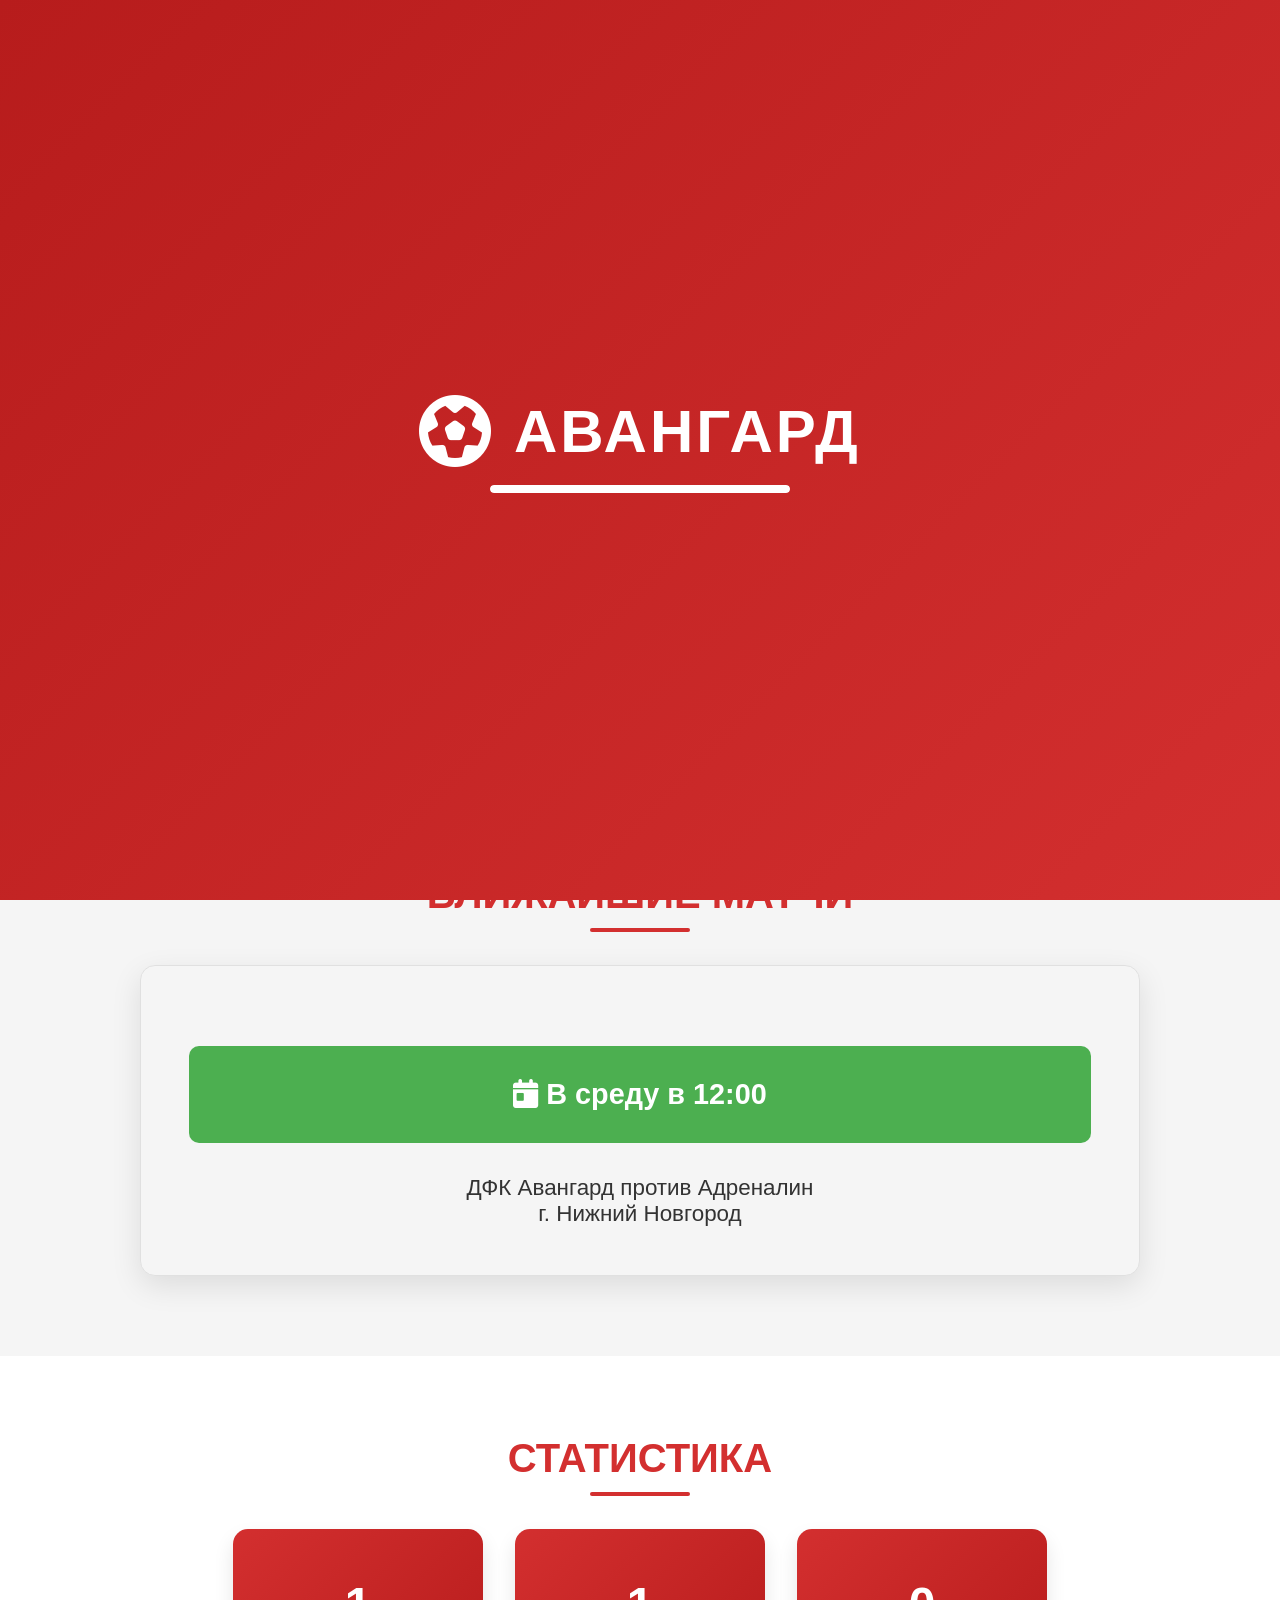
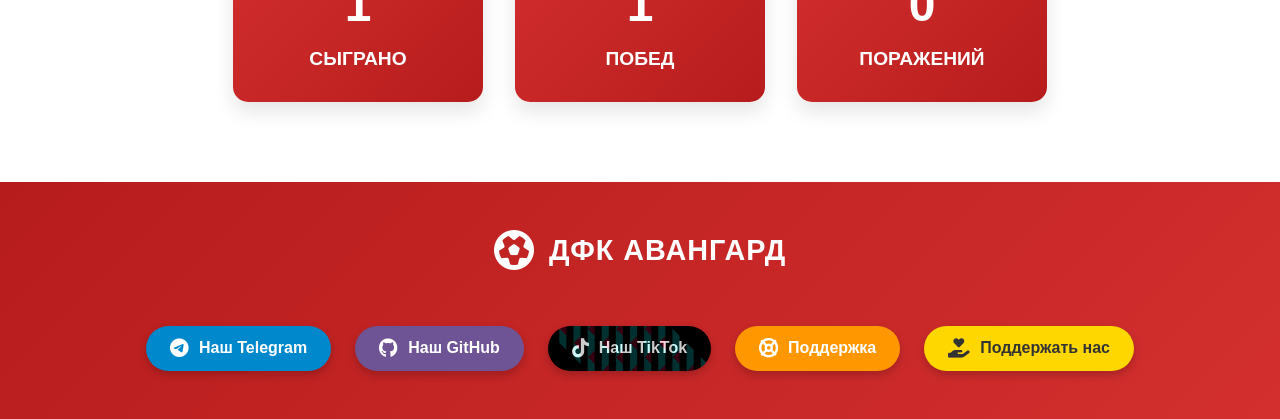
==== index.html @ f69e8205 "players" ====
<!DOCTYPE html>
<html lang="ru" data-theme="light">
<head>
    <meta charset="UTF-8">
    <meta name="viewport" content="width=device-width, initial-scale=1.0">
    <title>ДФК Авангард</title>
    <link rel="stylesheet" href="https://cdnjs.cloudflare.com/ajax/libs/font-awesome/6.4.0/css/all.min.css">
    <style>
        /* Анимация загрузки */
        .loader {
            position: fixed;
            top: 0;
            left: 0;
            width: 100%;
            height: 100%;
            background: linear-gradient(135deg, #b71c1c, #d32f2f);
            z-index: 9999;
            display: flex;
            flex-direction: column;
            justify-content: center;
            align-items: center;
            transition: opacity 0.5s, visibility 0.5s;
        }

        .loader.hidden {
            opacity: 0;
            visibility: hidden;
        }

        .loader-logo {
            display: flex;
            align-items: center;
            gap: 15px;
            margin-bottom: 30px;
            transform: scale(1.5);
        }

        .loader-icon {
            font-size: 3rem;
            color: white;
            animation: pulse 1.5s infinite;
        }

        .loader-text {
            font-size: 2.5rem;
            font-weight: 800;
            letter-spacing: 2px;
            text-transform: uppercase;
            color: white;
        }

        .loader-bar {
            width: 300px;
            height: 8px;
            background: rgba(255, 255, 255, 0.2);
            border-radius: 4px;
            overflow: hidden;
        }

        .loader-progress {
            height: 100%;
            width: 0%;
            background: white;
            animation: loading 2s ease-in-out forwards;
            border-radius: 4px;
        }

        @keyframes loading {
            0% { width: 0%; }
            20% { width: 20%; }
            40% { width: 50%; }
            60% { width: 70%; }
            80% { width: 90%; }
            100% { width: 100%; }
        }

        /* Основные стили */
        * {
            margin: 0;
            padding: 0;
            box-sizing: border-box;
            font-family: 'Segoe UI', Tahoma, Geneva, Verdana, sans-serif;
            transition: background-color 0.3s, color 0.3s, border-color 0.3s;
        }

        :root {
            /* Цвета светлой темы */
            --primary-red: #d32f2f;
            --dark-red: #b71c1c;
            --light-red: #ffcdd2;
            --pure-white: #ffffff;
            --light-gray: #f5f5f5;
            --dark-gray: #333333;
            --telegram-blue: #0088cc;
            --github-purple: #6e5494;
            --support-orange: #FF9800;
            --donate-gold: #FFD700;
            --tiktok-black: #000000;
            --match-green: #4CAF50;
            --members-blue: #2196F3;
            
            /* Основные цвета */
            --bg-color: #ffffff;
            --text-color: #333333;
            --card-bg: #f5f5f5;
            --header-bg: linear-gradient(135deg, var(--dark-red), var(--primary-red));
            --footer-bg: linear-gradient(135deg, var(--dark-red), var(--primary-red));
            --section-bg: #f5f5f5;
            --border-color: #e0e0e0;
        }

        [data-theme="dark"] {
            /* Цвета темной темы */
            --bg-color: #121212;
            --text-color: #e0e0e0;
            --card-bg: #1e1e1e;
            --header-bg: linear-gradient(135deg, #8b0000, #5a0000);
            --footer-bg: linear-gradient(135deg, #8b0000, #5a0000);
            --section-bg: #1a1a1a;
            --border-color: #333333;
            
            --primary-red: #ff5252;
            --light-red: #7f0000;
            --light-gray: #2a2a2a;
            --donate-gold: #e6c200;
            --tiktok-black: #121212;
            --match-green: #388E3C;
            --members-blue: #1976D2;
        }

        body {
            background-color: var(--bg-color);
            color: var(--text-color);
            overflow-x: hidden;
            opacity: 0;
            animation: fadeIn 1s ease-in-out forwards;
        }

        /* Шапка */
        header {
            background: var(--header-bg);
            color: var(--pure-white);
            padding: 1rem 5%;
            position: sticky;
            top: 0;
            z-index: 100;
            box-shadow: 0 4px 12px rgba(0, 0, 0, 0.1);
            transform: translateY(-20px);
            opacity: 0;
            animation: slideDown 0.8s ease-out 0.5s forwards;
        }

        .header-content {
            display: flex;
            justify-content: space-between;
            align-items: center;
            max-width: 1200px;
            margin: 0 auto;
        }

        .logo {
            display: flex;
            align-items: center;
            gap: 15px;
            transform: scale(0.8);
            opacity: 0;
            animation: scaleUp 0.6s cubic-bezier(0.175, 0.885, 0.32, 1.275) 1.3s forwards;
        }

        .logo-icon {
            font-size: 2.5rem;
            animation: pulse 2s infinite 2s;
        }

        .logo-text {
            font-size: 1.8rem;
            font-weight: 800;
            letter-spacing: 1px;
            text-transform: uppercase;
        }

        nav ul {
            display: flex;
            list-style: none;
            gap: 2rem;
            align-items: center;
        }

        nav a {
            color: var(--pure-white);
            text-decoration: none;
            font-size: 1.1rem;
            font-weight: 600;
            position: relative;
            padding: 0.5rem 0;
            transition: all 0.3s ease;
            opacity: 0;
            transform: translateY(10px);
            animation: fadeUp 0.5s ease-out forwards;
        }

        nav a:nth-child(1) { animation-delay: 1.4s; }
        nav a:nth-child(2) { animation-delay: 1.5s; }
        nav a:nth-child(3) { animation-delay: 1.6s; }
        nav .theme-switcher { animation: fadeUp 0.5s ease-out 1.7s forwards; }

        nav a:hover {
            color: var(--light-red);
        }

        nav a::after {
            content: '';
            position: absolute;
            bottom: 0;
            left: 0;
            width: 0;
            height: 3px;
            background-color: var(--light-red);
            transition: width 0.3s ease;
        }

        nav a:hover::after {
            width: 100%;
        }

        /* Переключатель темы */
        .theme-switcher {
            display: flex;
            align-items: center;
            gap: 10px;
            color: white;
            opacity: 0;
            transform: translateY(10px);
        }

        .theme-switch {
            position: relative;
            display: inline-block;
            width: 60px;
            height: 34px;
        }

        .theme-switch input {
            opacity: 0;
            width: 0;
            height: 0;
        }

        .slider {
            position: absolute;
            cursor: pointer;
            top: 0;
            left: 0;
            right: 0;
            bottom: 0;
            background-color: #ccc;
            transition: .4s;
            border-radius: 34px;
        }

        .slider:before {
            position: absolute;
            content: "";
            height: 26px;
            width: 26px;
            left: 4px;
            bottom: 4px;
            background-color: white;
            transition: .4s;
            border-radius: 50%;
        }

        input:checked + .slider {
            background-color: var(--primary-red);
        }

        input:checked + .slider:before {
            transform: translateX(26px);
        }

        .theme-text {
            font-weight: 600;
            font-size: 1rem;
        }

        /* Главный баннер */
        .hero {
            background: linear-gradient(rgba(0, 0, 0, 0.7), rgba(0, 0, 0, 0.7)), url('https://images.unsplash.com/photo-1575361204480-aadea25e6e68?ixlib=rb-4.0.3&auto=format&fit=crop&w=1951&q=80') no-repeat center/cover;
            height: 80vh;
            display: flex;
            align-items: center;
            justify-content: center;
            text-align: center;
            position: relative;
            overflow: hidden;
            opacity: 0;
            transform: translateY(30px);
            animation: heroAppear 1.2s cubic-bezier(0.215, 0.610, 0.355, 1) 1.8s forwards;
        }

        .hero::before {
            content: '';
            position: absolute;
            top: 0;
            left: 0;
            width: 100%;
            height: 5px;
            background: linear-gradient(90deg, var(--primary-red), var(--pure-white), var(--primary-red));
            animation: borderGrow 3s infinite 2.5s;
        }

        .hero-content {
            max-width: 800px;
            padding: 2rem;
            z-index: 1;
            transform: translateY(20px);
            opacity: 0;
            animation: fadeInUp 0.8s ease-out 2.2s forwards;
        }

        .hero-title {
            font-size: 4rem;
            font-weight: 900;
            color: var(--pure-white);
            margin-bottom: 1rem;
            text-shadow: 0 2px 10px rgba(0, 0, 0, 0.5);
            text-transform: uppercase;
            letter-spacing: 3px;
        }

        .hero-subtitle {
            font-size: 1.5rem;
            color: var(--light-red);
            margin-bottom: 2rem;
            font-weight: 300;
            opacity: 0;
            animation: fadeIn 0.8s ease-out 2.6s forwards;
        }

        .hero-btn {
            display: inline-block;
            background-color: var(--primary-red);
            color: var(--pure-white);
            padding: 1rem 2.5rem;
            font-size: 1.2rem;
            font-weight: 600;
            border-radius: 50px;
            text-decoration: none;
            transition: all 0.3s ease;
            border: 2px solid var(--pure-white);
            animation: pulseBtn 2s infinite 3s;
            opacity: 0;
            transform: translateY(20px);
            animation: fadeUp 0.6s ease-out 2.8s forwards, pulseBtn 2s infinite 3.4s;
        }

        .hero-btn:hover {
            background-color: var(--pure-white);
            color: var(--primary-red);
            transform: translateY(-5px);
            box-shadow: 0 10px 20px rgba(0, 0, 0, 0.2);
        }

        /* Раздел с матчами */
        .matches-section {
            padding: 5rem 5%;
            background-color: var(--section-bg);
            opacity: 0;
            transform: translateY(30px);
            animation: fadeUp 0.8s ease-out 3s forwards;
        }

        .section-title {
            text-align: center;
            font-size: 2.5rem;
            color: var(--primary-red);
            margin-bottom: 3rem;
            position: relative;
            text-transform: uppercase;
            opacity: 0;
            animation: fadeIn 0.6s ease-out 3.2s forwards;
        }

        .section-title::after {
            content: '';
            position: absolute;
            bottom: -15px;
            left: 50%;
            transform: translateX(-50%);
            width: 100px;
            height: 4px;
            background-color: var(--primary-red);
            border-radius: 2px;
            opacity: 0;
            animation: fadeIn 0.6s ease-out 3.4s forwards;
        }

        .matches-container {
            max-width: 1000px;
            margin: 0 auto;
            background-color: var(--card-bg);
            border-radius: 15px;
            box-shadow: 0 10px 30px rgba(0, 0, 0, 0.1);
            padding: 3rem;
            text-align: center;
            border: 1px solid var(--border-color);
            opacity: 0;
            transform: scale(0.95);
            animation: scaleIn 0.7s cubic-bezier(0.175, 0.885, 0.32, 1.275) 3.4s forwards;
        }

        .match-info {
            font-size: 1.8rem;
            color: var(--text-color);
            margin: 2rem 0;
            padding: 2rem;
            background-color: var(--match-green);
            border-radius: 10px;
            color: white;
            font-weight: 600;
            animation: pulse 2s infinite;
            opacity: 0;
            animation: fadeIn 0.6s ease-out 3.8s forwards, pulse 2s infinite 4.4s;
        }

        .match-details {
            font-size: 1.4rem;
            margin-top: 2rem;
            color: var(--text-color);
            opacity: 0;
            animation: fadeIn 0.6s ease-out 4s forwards;
        }

        /* Раздел с участниками */
        .members-section {
            padding: 5rem 5%;
            background-color: var(--section-bg);
            opacity: 0;
            transform: translateY(30px);
            animation: fadeUp 0.8s ease-out 3s forwards;
            display: none;
        }

        .members-container {
            max-width: 1000px;
            margin: 0 auto;
            background-color: var(--card-bg);
            border-radius: 15px;
            box-shadow: 0 10px 30px rgba(0, 0, 0, 0.1);
            padding: 3rem;
            text-align: center;
            border: 1px solid var(--border-color);
            opacity: 0;
            transform: scale(0.95);
            animation: scaleIn 0.7s cubic-bezier(0.175, 0.885, 0.32, 1.275) 3.4s forwards;
        }

        .no-members {
            font-size: 1.8rem;
            color: var(--text-color);
            margin: 2rem 0;
            padding: 2rem;
            background-color: var(--members-blue);
            border-radius: 10px;
            color: white;
            opacity: 0;
            animation: fadeIn 0.6s ease-out 3.8s forwards;
        }

        .members-message {
            font-size: 1.4rem;
            margin: 2rem 0;
            line-height: 1.6;
            opacity: 0;
            animation: fadeIn 0.6s ease-out 4s forwards;
        }

        .members-btn {
            display: inline-block;
            background-color: var(--telegram-blue);
            color: white;
            padding: 1rem 2rem;
            font-size: 1.2rem;
            font-weight: 600;
            border-radius: 50px;
            text-decoration: none;
            transition: all 0.3s ease;
            margin-top: 1rem;
            opacity: 0;
            animation: fadeIn 0.6s ease-out 4.2s forwards;
        }

        .members-btn:hover {
            background-color: #006699;
            transform: translateY(-3px);
            box-shadow: 0 5px 15px rgba(0, 0, 0, 0.2);
        }

        /* Статистика */
        .stats-section {
            padding: 5rem 5%;
            background-color: var(--bg-color);
            opacity: 0;
            animation: fadeIn 0.8s ease-out 3.8s forwards;
        }

        .stats-container {
            display: flex;
            justify-content: center;
            flex-wrap: wrap;
            gap: 2rem;
            max-width: 1200px;
            margin: 0 auto;
        }

        .stat-card {
            background: linear-gradient(135deg, var(--primary-red), var(--dark-red));
            color: var(--pure-white);
            border-radius: 15px;
            padding: 2rem;
            text-align: center;
            min-width: 250px;
            box-shadow: 0 10px 20px rgba(0, 0, 0, 0.1);
            transition: transform 0.3s ease;
            opacity: 0;
            transform: translateY(30px);
        }

        .stat-card:nth-child(1) { animation: fadeUp 0.6s ease-out 4.2s forwards; }
        .stat-card:nth-child(2) { animation: fadeUp 0.6s ease-out 4.4s forwards; }
        .stat-card:nth-child(3) { animation: fadeUp 0.6s ease-out 4.6s forwards; }

        .stat-card:hover {
            transform: translateY(-10px);
        }

        .stat-value {
            font-size: 3rem;
            font-weight: 800;
            margin: 1rem 0;
        }

        .stat-title {
            font-size: 1.2rem;
            font-weight: 600;
            text-transform: uppercase;
        }

        /* Подвал */
        footer {
            background: var(--footer-bg);
            color: var(--pure-white);
            padding: 3rem 5%;
            text-align: center;
            opacity: 0;
            animation: fadeIn 0.8s ease-out 4.8s forwards;
        }

        .footer-content {
            max-width: 1200px;
            margin: 0 auto;
            display: flex;
            flex-direction: column;
            align-items: center;
            gap: 2rem;
        }

        .social-links {
            display: flex;
            gap: 1.5rem;
            flex-wrap: wrap;
            justify-content: center;
            margin-top: 1.5rem;
        }

        .social-btn {
            display: inline-flex;
            align-items: center;
            gap: 10px;
            padding: 0.8rem 1.5rem;
            border-radius: 50px;
            text-decoration: none;
            font-weight: 600;
            transition: all 0.3s ease;
            box-shadow: 0 4px 8px rgba(0, 0, 0, 0.2);
            opacity: 0;
            transform: translateY(20px);
        }

        .social-btn:nth-child(1) { animation: fadeUp 0.5s ease-out 5s forwards; }
        .social-btn:nth-child(2) { animation: fadeUp 0.5s ease-out 5.2s forwards; }
        .social-btn:nth-child(3) { animation: fadeUp 0.5s ease-out 5.4s forwards; }
        .social-btn:nth-child(4) { animation: fadeUp 0.5s ease-out 5.6s forwards; }
        .social-btn:nth-child(5) { animation: fadeUp 0.5s ease-out 5.8s forwards; }

        .tg-btn {
            background-color: var(--telegram-blue);
            color: white;
        }

        .gh-btn {
            background-color: var(--github-purple);
            color: white;
        }
        
        .support-btn {
            background-color: var(--support-orange);
            color: white;
        }
        
        .donate-btn {
            background-color: var(--donate-gold);
            color: #333;
            font-weight: 700;
            animation: pulseGold 2s infinite;
        }
        
        .tiktok-btn {
            background-color: var(--tiktok-black);
            color: white;
            position: relative;
            overflow: hidden;
        }
        
        .tiktok-btn::before {
            content: '';
            position: absolute;
            top: -50%;
            left: -50%;
            width: 200%;
            height: 200%;
            background: linear-gradient(
                45deg,
                #ff0050,
                #ff0050 25%,
                #000000 25%,
                #000000 50%,
                #00f2ea 50%,
                #00f2ea 75%,
                #000000 75%,
                #000000
            );
            background-size: 20px 20px;
            opacity: 0.2;
            z-index: 0;
            transform: rotate(45deg);
            animation: tiktokShine 3s infinite linear;
        }
        
        .tiktok-btn span {
            position: relative;
            z-index: 1;
        }

        .social-btn:hover {
            transform: translateY(-5px);
            box-shadow: 0 8px 15px rgba(0, 0, 0, 0.3);
        }

        .social-btn i {
            font-size: 1.2rem;
        }

        .copyright {
            margin-top: 2rem;
            font-size: 1rem;
            opacity: 0.8;
            opacity: 0;
            animation: fadeIn 0.8s ease-out 6s forwards;
        }

        /* Анимации */
        @keyframes pulse {
            0% { transform: scale(1); }
            50% { transform: scale(1.05); }
            100% { transform: scale(1); }
        }

        @keyframes pulseBtn {
            0% { box-shadow: 0 0 0 0 rgba(211, 47, 47, 0.7); }
            70% { box-shadow: 0 0 0 15px rgba(211, 47, 47, 0); }
            100% { box-shadow: 0 0 0 0 rgba(211, 47, 47, 0); }
        }
        
        @keyframes pulseGold {
            0% { box-shadow: 0 0 0 0 rgba(255, 215, 0, 0.5); }
            70% { box-shadow: 0 0 0 12px rgba(255, 215, 0, 0); }
            100% { box-shadow: 0 0 0 0 rgba(255, 215, 0, 0); }
        }
        
        @keyframes tiktokShine {
            0% { background-position: 0 0; }
            100% { background-position: 40px 40px; }
        }

        @keyframes fadeInUp {
            from {
                opacity: 0;
                transform: translateY(50px);
            }
            to {
                opacity: 1;
                transform: translateY(0);
            }
        }

        @keyframes fadeIn {
            from { opacity: 0; }
            to { opacity: 1; }
        }

        @keyframes bounce {
            0%, 20%, 50%, 80%, 100% {transform: translateY(0);}
            40% {transform: translateY(-20px);}
            60% {transform: translateY(-10px);}
        }

        @keyframes borderGrow {
            0% { width: 0; }
            50% { width: 100%; }
            100% { width: 0; }
        }

        @keyframes loading {
            0% { width: 0%; }
            20% { width: 20%; }
            40% { width: 50%; }
            60% { width: 70%; }
            80% { width: 90%; }
            100% { width: 100%; }
        }

        @keyframes slideDown {
            to {
                transform: translateY(0);
                opacity: 1;
            }
        }

        @keyframes fadeUp {
            to {
                opacity: 1;
                transform: translateY(0);
            }
        }

        @keyframes scaleUp {
            to {
                transform: scale(1);
                opacity: 1;
            }
        }

        @keyframes scaleIn {
            to {
                transform: scale(1);
                opacity: 1;
            }
        }

        @keyframes heroAppear {
            to {
                opacity: 1;
                transform: translateY(0);
            }
        }

        /* Медиа-запросы */
        @media (max-width: 768px) {
            .header-content {
                flex-direction: column;
                gap: 1rem;
            }
            
            nav ul {
                flex-direction: column;
                gap: 1rem;
                align-items: center;
            }

            .hero-title {
                font-size: 2.5rem;
            }

            .hero-subtitle {
                font-size: 1.2rem;
            }

            .stats-container {
                flex-direction: column;
                align-items: center;
            }

            .stat-card {
                width: 100%;
            }
            
            .match-info {
                font-size: 1.4rem;
                padding: 1.5rem;
            }
            
            .match-details {
                font-size: 1.1rem;
            }
            
            .no-members {
                font-size: 1.4rem;
                padding: 1.5rem;
            }
            
            .members-message {
                font-size: 1.2rem;
            }
            
            .social-links {
                flex-direction: column;
                gap: 1rem;
            }
            
            .social-btn {
                width: 100%;
                justify-content: center;
            }
            
            .theme-switcher {
                margin-top: 1rem;
            }
        }
    </style>
</head>
<body>
    <!-- Анимация загрузки -->
    <div class="loader" id="loader">
        <div class="loader-logo">
            <i class="fas fa-futbol loader-icon"></i>
            <div class="loader-text">АВАНГАРД</div>
        </div>
        <div class="loader-bar">
            <div class="loader-progress"></div>
        </div>
    </div>

    <!-- Основное содержимое -->
    <header>
        <div class="header-content">
            <div class="logo">
                <i class="fas fa-futbol logo-icon"></i>
                <h1 class="logo-text">ДФК Авангард</h1>
            </div>
            <nav>
                <ul>
                    <li><a href="#main">Главная</a></li>
                    <li><a href="#matches">Матчи</a></li>
                    <li><a href="#members">Участники</a></li>
                    <li>
                        <div class="theme-switcher">
                            <span class="theme-text">Светлая</span>
                            <label class="theme-switch">
                                <input type="checkbox" id="theme-toggle">
                                <span class="slider"></span>
                            </label>
                            <span class="theme-text">Темная</span>
                        </div>
                    </li>
                </ul>
            </nav>
        </div>
    </header>

    <section class="hero" id="main">
        <div class="hero-content">
            <h2 class="hero-title">ДФК Авангард</h2>
            <p class="hero-subtitle">Сила. Страсть. Победа.</p>
            <a href="#matches" class="hero-btn">Смотреть матчи</a>
        </div>
    </section>

    <section class="matches-section" id="matches">
        <h2 class="section-title">Ближайшие матчи</h2>
        <div class="matches-container">
            <div class="match-info">
                <i class="fas fa-calendar-day"></i> В среду в 12:00
            </div>
            <p class="match-details">
                ДФК Авангард против Адреналин<br>
                 г. Нижний Новгород
            </p>
        </div>
    </section>

    <section class="members-section" id="members">
        <h2 class="section-title">Участники Команды</h2>
        <div class="members-container">
            <div class="no-members">
                <i class="fas fa-users"></i> Пока что нет информации об участниках
            </div>
            <p class="members-message">
                Если вы участник команды, напишите мне пожалуйста в ЛС (от 7:00 до 18:00):<br>
                <a href="https://t.me/fixtien" class="members-btn" target="_blank">
                    <i class="fab fa-telegram"></i> Написать в Telegram
                </a>
            </p>
        </div>
    </section>

    <section class="stats-section">
        <h2 class="section-title">Статистика</h2>
        <div class="stats-container">
            <div class="stat-card">
                <div class="stat-value">1</div>
                <div class="stat-title">Сыграно</div>
            </div>
            <div class="stat-card">
                <div class="stat-value">1</div>
                <div class="stat-title">Побед</div>
            </div>
            <div class="stat-card">
                <div class="stat-value">0</div>
                <div class="stat-title">Поражений</div>
            </div>
        </div>
    </section>

    <footer>
        <div class="footer-content">
            <div class="logo">
                <i class="fas fa-futbol logo-icon"></i>
                <h2 class="logo-text">ДФК Авангард</h2>
            </div>
            
            <div class="social-links">
                <a href="https://t.me/AVANGARD_AVTAZOVOD" class="social-btn tg-btn" target="_blank">
                    <i class="fab fa-telegram"></i> Наш Telegram
                </a>
                <a href="https://github.com/DFKCOMMAND?tab=repositories" class="social-btn gh-btn" target="_blank">
                    <i class="fab fa-github"></i> Наш GitHub
                </a>
                <a href="https://tiktok.com/@dfc_avangard" class="social-btn tiktok-btn" target="_blank">
                    <i class="fab fa-tiktok"></i> Наш TikTok
                </a>
                <a href="https://t.me/fixtien" class="social-btn support-btn" target="_blank">
                    <i class="fas fa-life-ring"></i> Поддержка
                </a>
                <a href="https://www.donationalerts.com/r/fixtien" class="social-btn donate-btn" target="_blank">
                    <i class="fas fa-hand-holding-heart"></i> Поддержать нас
                </a>
            </div>
            
        </div>
    </footer>

    <script>
        // Плавная прокрутка
        document.querySelectorAll('a[href^="#"]').forEach(anchor => {
            anchor.addEventListener('click', function(e) {
                e.preventDefault();
                
                const targetId = this.getAttribute('href');
                const targetSection = document.querySelector(targetId);
                
                // Скрываем все секции
                document.querySelectorAll('section').forEach(section => {
                    section.style.display = 'none';
                });
                
                // Показываем целевую секцию
                if (targetSection) {
                    targetSection.style.display = 'block';
                }
                
                // Прокрутка к секции
                targetSection.scrollIntoView({
                    behavior: 'smooth'
                });
            });
        });

        // Переключатель темы
        const themeToggle = document.getElementById('theme-toggle');
        const htmlElement = document.documentElement;
        const themeText = document.querySelector('.theme-text');

        // Проверяем сохраненную тему
        const savedTheme = localStorage.getItem('theme');
        if (savedTheme === 'dark') {
            htmlElement.setAttribute('data-theme', 'dark');
            themeToggle.checked = true;
            themeText.textContent = 'Темная';
        } else {
            themeText.textContent = 'Светлая';
        }

        // Обработчик переключения темы
        themeToggle.addEventListener('change', function() {
            if (this.checked) {
                htmlElement.setAttribute('data-theme', 'dark');
                localStorage.setItem('theme', 'dark');
                themeText.textContent = 'Темная';
            } else {
                htmlElement.setAttribute('data-theme', 'light');
                localStorage.setItem('theme', 'light');
                themeText.textContent = 'Светлая';
            }
        });

        // Анимация загрузки
        window.addEventListener('load', function() {
            setTimeout(function() {
                const loader = document.getElementById('loader');
                loader.classList.add('hidden');
                
                // Показываем основное содержимое
                document.body.style.opacity = 1;
                
                // Показываем только главную секцию
                document.getElementById('main').style.display = 'block';
                document.getElementById('matches').style.display = 'block';
                document.getElementById('members').style.display = 'none';
            }, 2500); // Длительность анимации загрузки
        });
    </script>
</body>
</html>
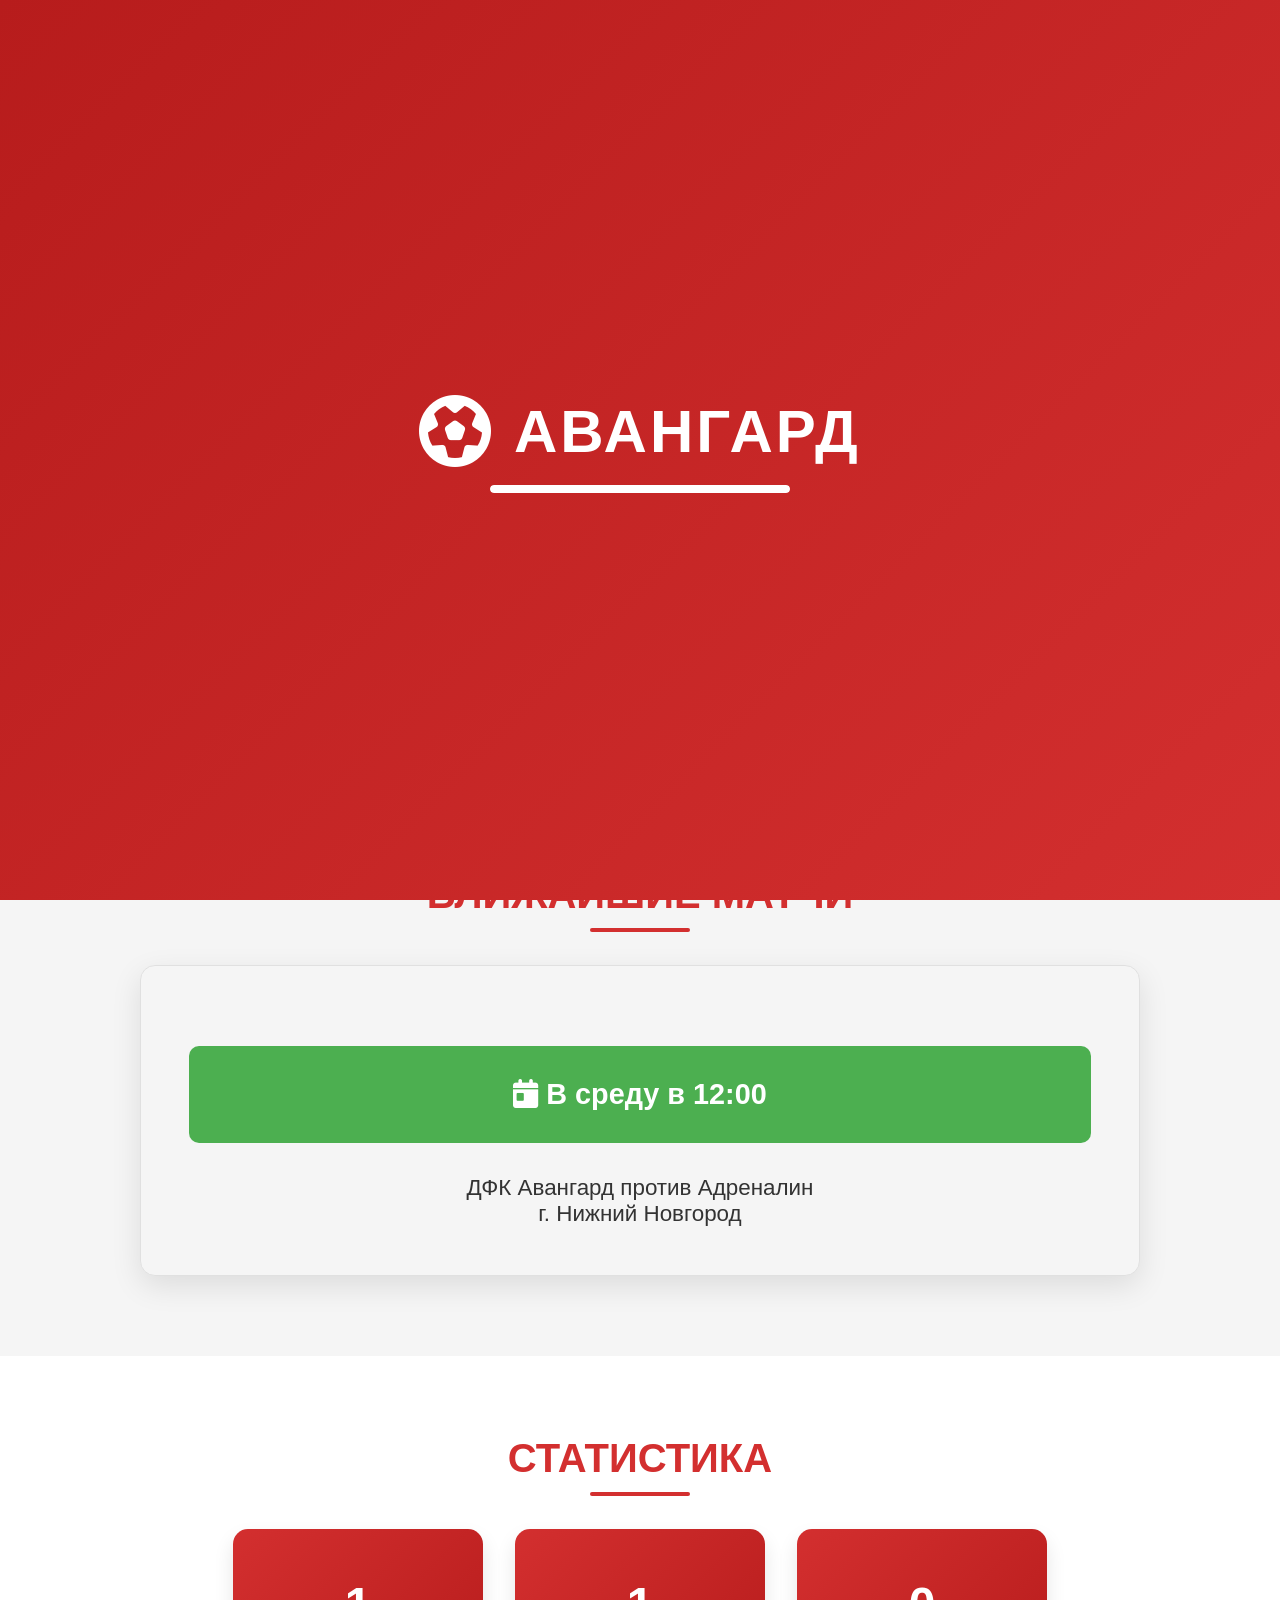
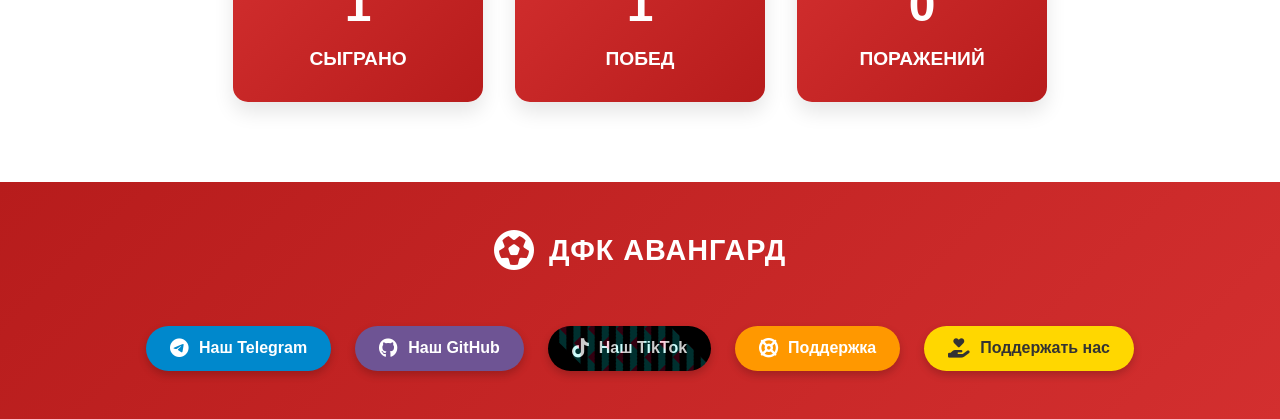
==== commit 4749d8cf: "fixplayers" ====
--- a/index.html
+++ b/index.html
@@ -448,52 +448,52 @@
             border-radius: 15px;
             box-shadow: 0 10px 30px rgba(0, 0, 0, 0.1);
             padding: 3rem;
-            text-align: center;
             border: 1px solid var(--border-color);
             opacity: 0;
             transform: scale(0.95);
             animation: scaleIn 0.7s cubic-bezier(0.175, 0.885, 0.32, 1.275) 3.4s forwards;
         }
 
-        .no-members {
-            font-size: 1.8rem;
-            color: var(--text-color);
-            margin: 2rem 0;
-            padding: 2rem;
+        /* Стили для сетки участников */
+        .members-grid {
+            display: grid;
+            grid-template-columns: repeat(auto-fill, minmax(250px, 1fr));
+            gap: 1.5rem;
+            width: 100%;
+            margin-top: 2rem;
+        }
+
+        .member-card {
+            background-color: var(--card-bg);
+            border-radius: 10px;
+            padding: 1.5rem;
+            text-align: center;
+            box-shadow: 0 5px 15px rgba(0, 0, 0, 0.05);
+            transition: transform 0.3s ease, background-color 0.3s;
+            border: 1px solid var(--border-color);
+        }
+
+        .member-card:hover {
+            transform: translateY(-5px);
             background-color: var(--members-blue);
-            border-radius: 10px;
             color: white;
-            opacity: 0;
-            animation: fadeIn 0.6s ease-out 3.8s forwards;
-        }
-
-        .members-message {
-            font-size: 1.4rem;
-            margin: 2rem 0;
-            line-height: 1.6;
-            opacity: 0;
-            animation: fadeIn 0.6s ease-out 4s forwards;
-        }
-
-        .members-btn {
-            display: inline-block;
-            background-color: var(--telegram-blue);
+        }
+
+        .member-card i {
+            font-size: 2.5rem;
+            margin-bottom: 1rem;
+            color: var(--primary-red);
+            transition: color 0.3s;
+        }
+
+        .member-card:hover i {
             color: white;
-            padding: 1rem 2rem;
+        }
+
+        .member-name {
             font-size: 1.2rem;
             font-weight: 600;
-            border-radius: 50px;
-            text-decoration: none;
-            transition: all 0.3s ease;
-            margin-top: 1rem;
-            opacity: 0;
-            animation: fadeIn 0.6s ease-out 4.2s forwards;
-        }
-
-        .members-btn:hover {
-            background-color: #006699;
-            transform: translateY(-3px);
-            box-shadow: 0 5px 15px rgba(0, 0, 0, 0.2);
+            margin: 0;
         }
 
         /* Статистика */
@@ -804,13 +804,8 @@
                 font-size: 1.1rem;
             }
             
-            .no-members {
-                font-size: 1.4rem;
-                padding: 1.5rem;
-            }
-            
-            .members-message {
-                font-size: 1.2rem;
+            .members-grid {
+                grid-template-columns: repeat(auto-fill, minmax(200px, 1fr));
             }
             
             .social-links {
@@ -892,15 +887,32 @@
     <section class="members-section" id="members">
         <h2 class="section-title">Участники Команды</h2>
         <div class="members-container">
-            <div class="no-members">
-                <i class="fas fa-users"></i> Пока что нет информации об участниках
+            <div class="members-grid">
+                <div class="member-card">
+                    <i class="fas fa-user"></i>
+                    <h3 class="member-name">Захаркин Павел Андреевич</h3>
+                </div>
+                <div class="member-card">
+                    <i class="fas fa-user"></i>
+                    <h3 class="member-name">Ильинский Алексей Дмитриевич</h3>
+                </div>
+                <div class="member-card">
+                    <i class="fas fa-user"></i>
+                    <h3 class="member-name">Елкин Алексей Васильевич</h3>
+                </div>
+                <div class="member-card">
+                    <i class="fas fa-user"></i>
+                    <h3 class="member-name">Елкин Иван Васильевич</h3>
+                </div>
+                <div class="member-card">
+                    <i class="fas fa-user"></i>
+                    <h3 class="member-name">Артюхин Антон Андреевич</h3>
+                </div>
+                <div class="member-card">
+                    <i class="fas fa-user"></i>
+                    <h3 class="member-name">Дряблов Глеб Васильевич</h3>
+                </div>
             </div>
-            <p class="members-message">
-                Если вы участник команды, напишите мне пожалуйста в ЛС (от 7:00 до 18:00):<br>
-                <a href="https://t.me/fixtien" class="members-btn" target="_blank">
-                    <i class="fab fa-telegram"></i> Написать в Telegram
-                </a>
-            </p>
         </div>
     </section>
 
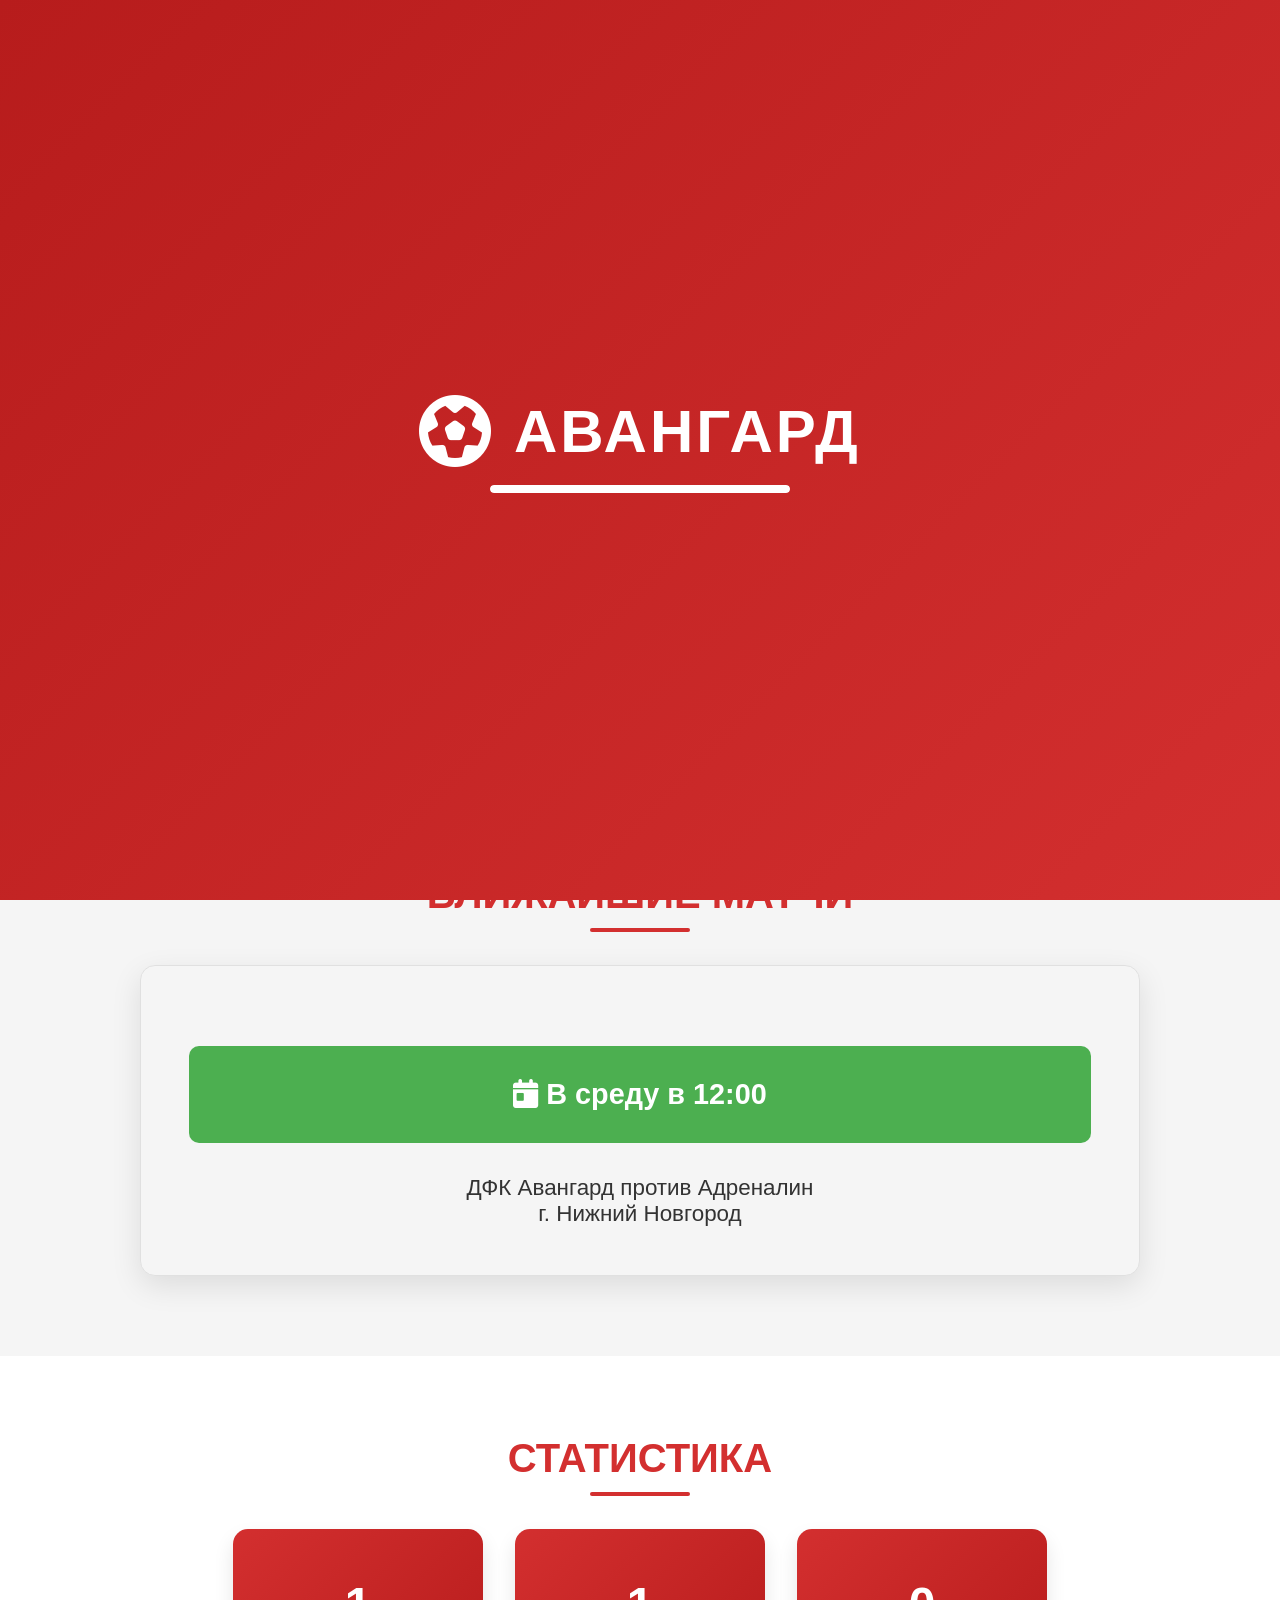
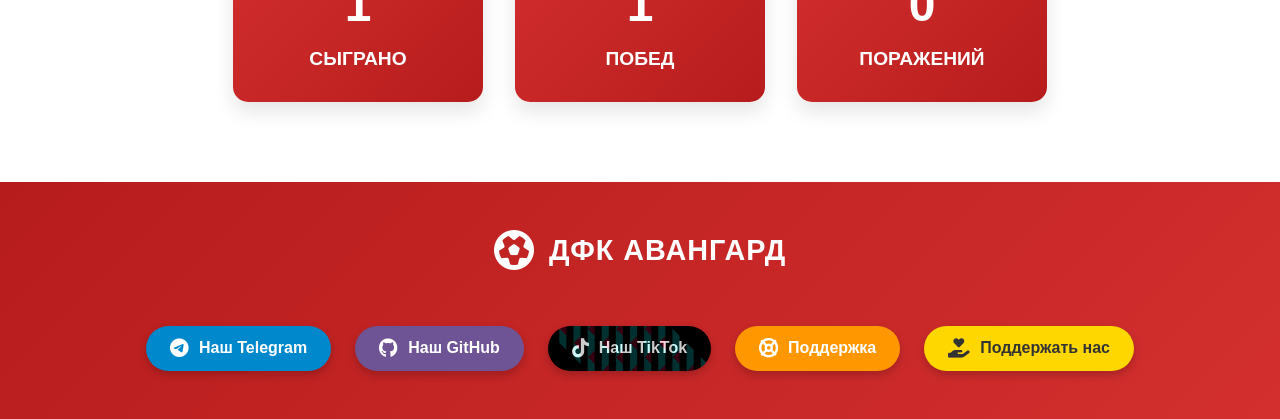
==== commit cbb36590: "porgramist" ====
--- a/index.html
+++ b/index.html
@@ -912,6 +912,10 @@
                     <i class="fas fa-user"></i>
                     <h3 class="member-name">Дряблов Глеб Васильевич</h3>
                 </div>
+                <div class="member-card">
+                    <i class="fas fa-user"></i>
+                    <h3 class="member-name">Константин Деревягин Игорович (программист)</h3>
+                </div>
             </div>
         </div>
     </section>
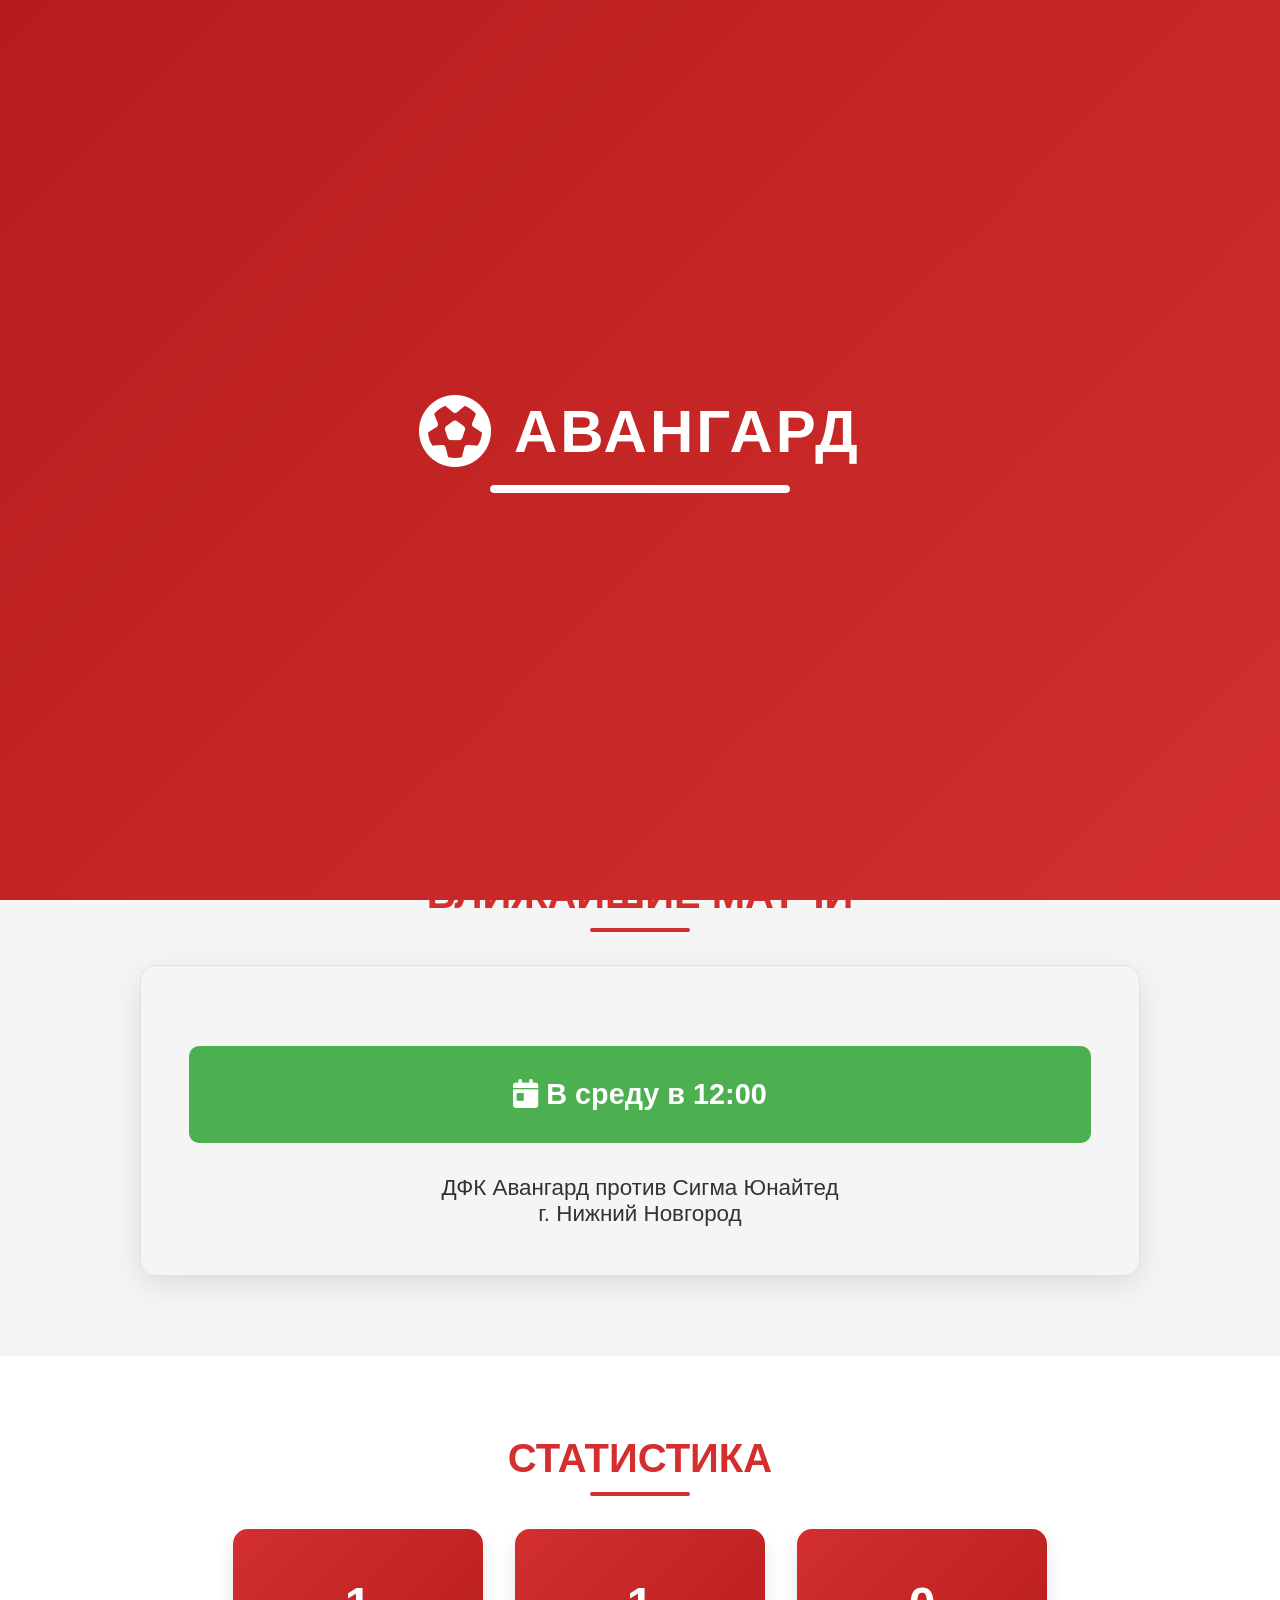
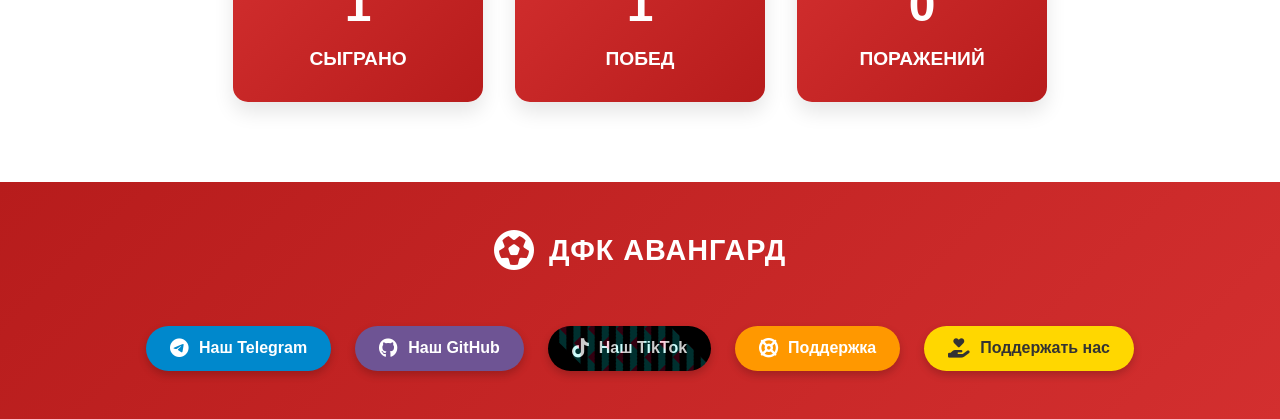
==== commit 259ea359: "sigmaunadet" ====
--- a/index.html
+++ b/index.html
@@ -878,7 +878,7 @@
                 <i class="fas fa-calendar-day"></i> В среду в 12:00
             </div>
             <p class="match-details">
-                ДФК Авангард против Адреналин<br>
+                ДФК Авангард против Сигма Юнайтед<br>
                  г. Нижний Новгород
             </p>
         </div>
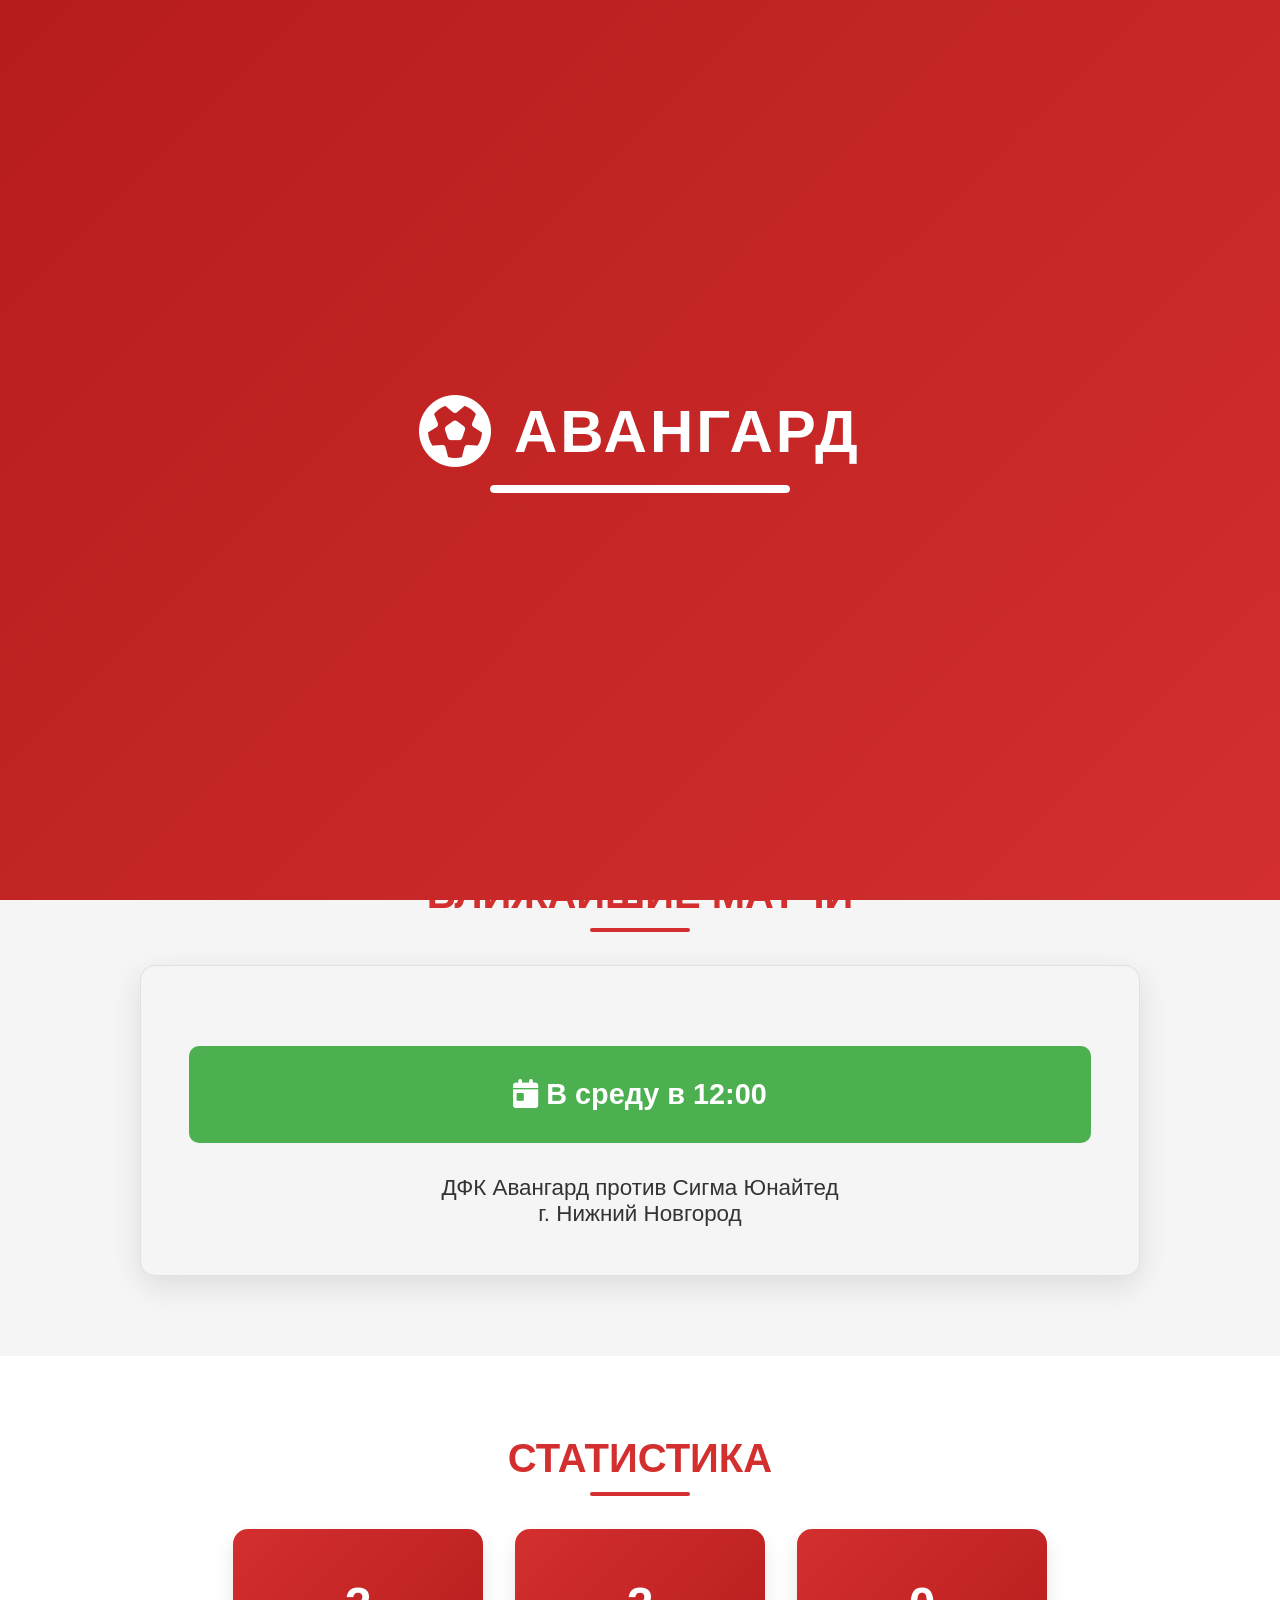
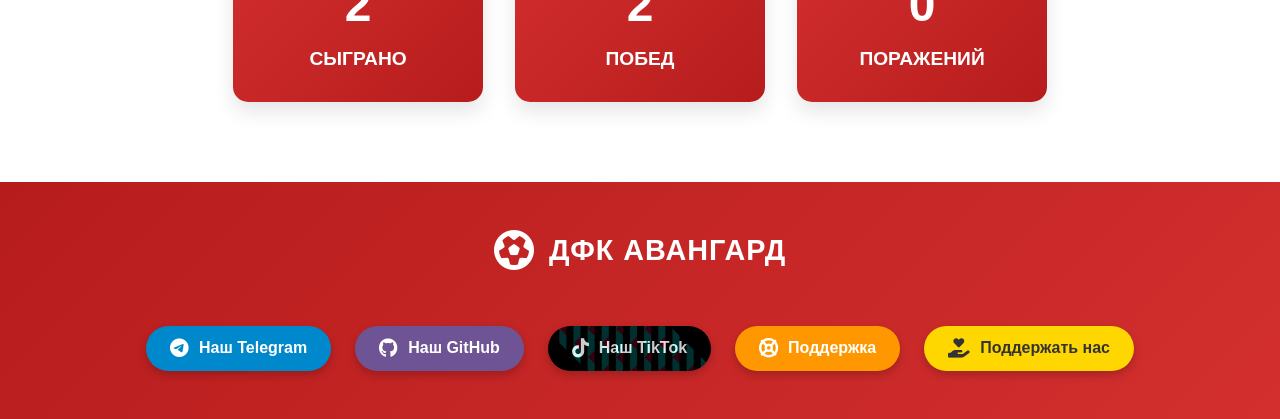
==== commit 177b496c: "dfkwin" ====
--- a/index.html
+++ b/index.html
@@ -924,11 +924,11 @@
         <h2 class="section-title">Статистика</h2>
         <div class="stats-container">
             <div class="stat-card">
-                <div class="stat-value">1</div>
+                <div class="stat-value">2</div>
                 <div class="stat-title">Сыграно</div>
             </div>
             <div class="stat-card">
-                <div class="stat-value">1</div>
+                <div class="stat-value">2</div>
                 <div class="stat-title">Побед</div>
             </div>
             <div class="stat-card">
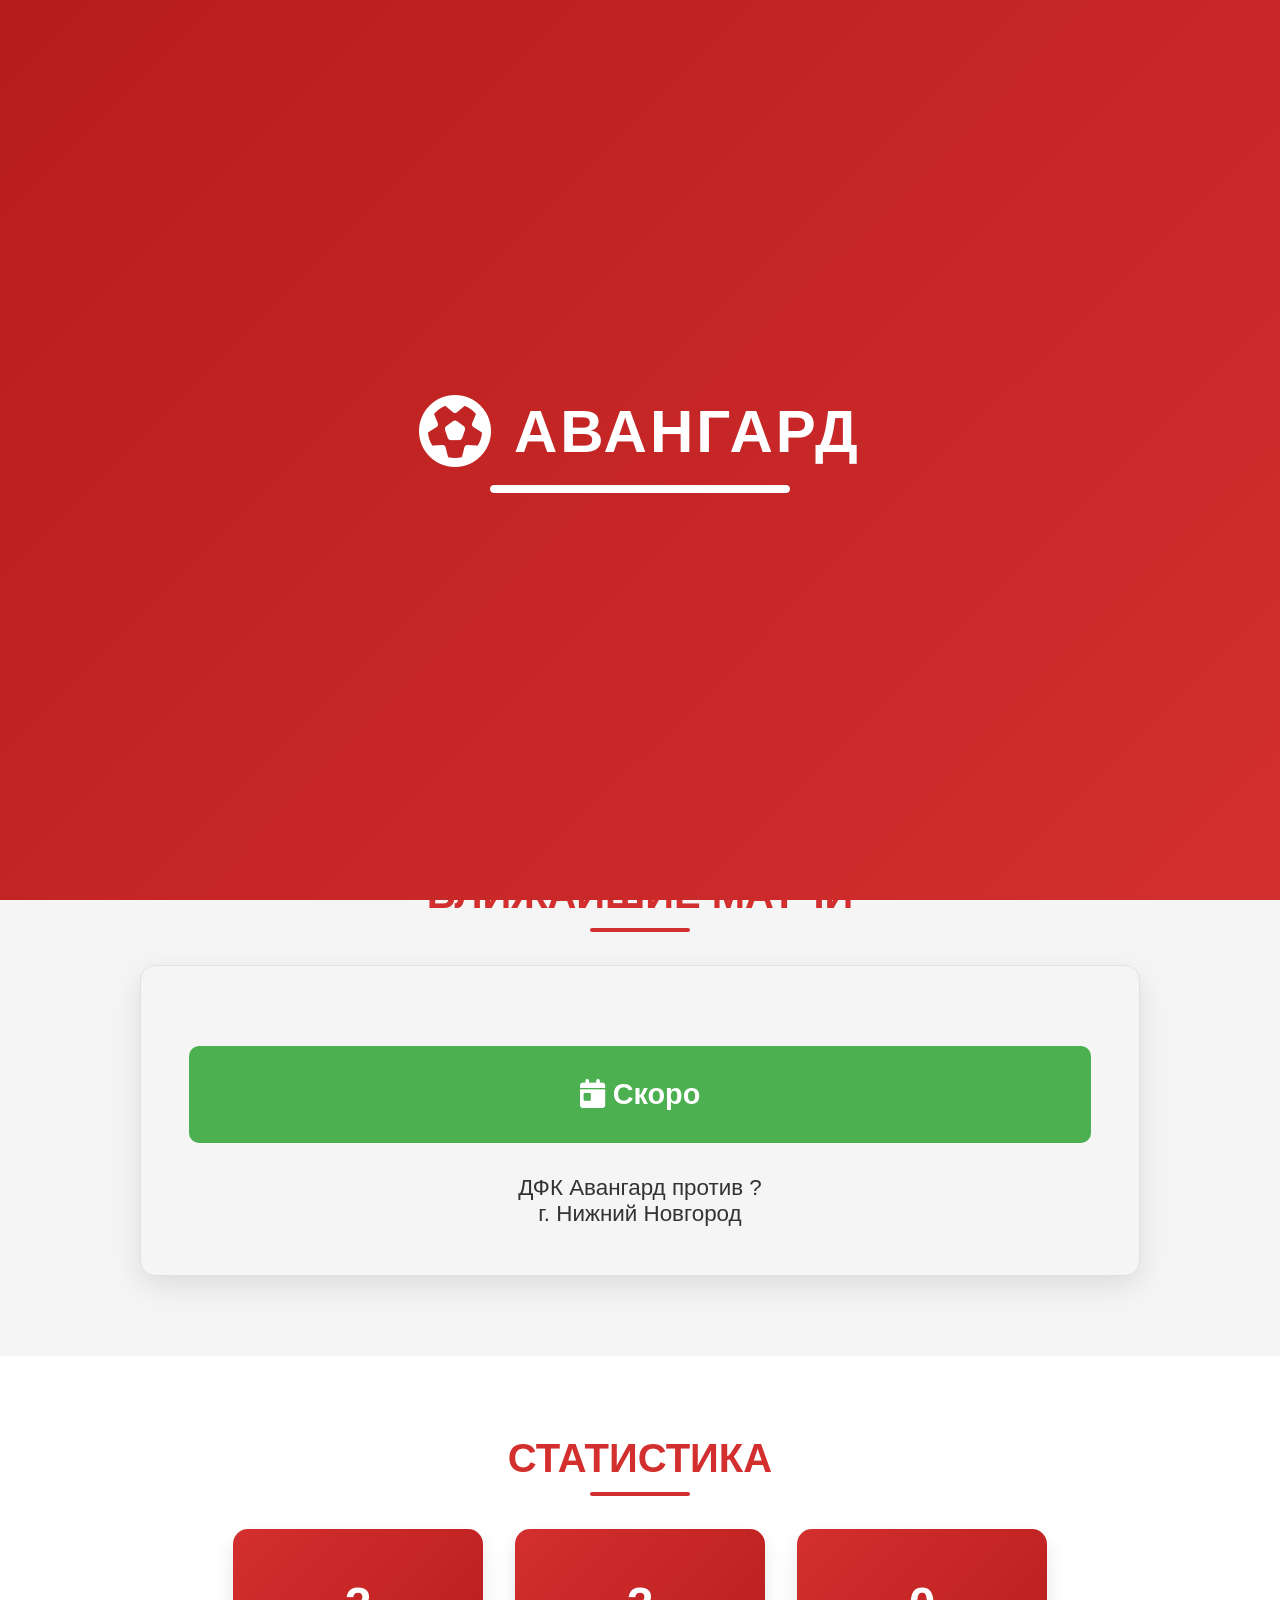
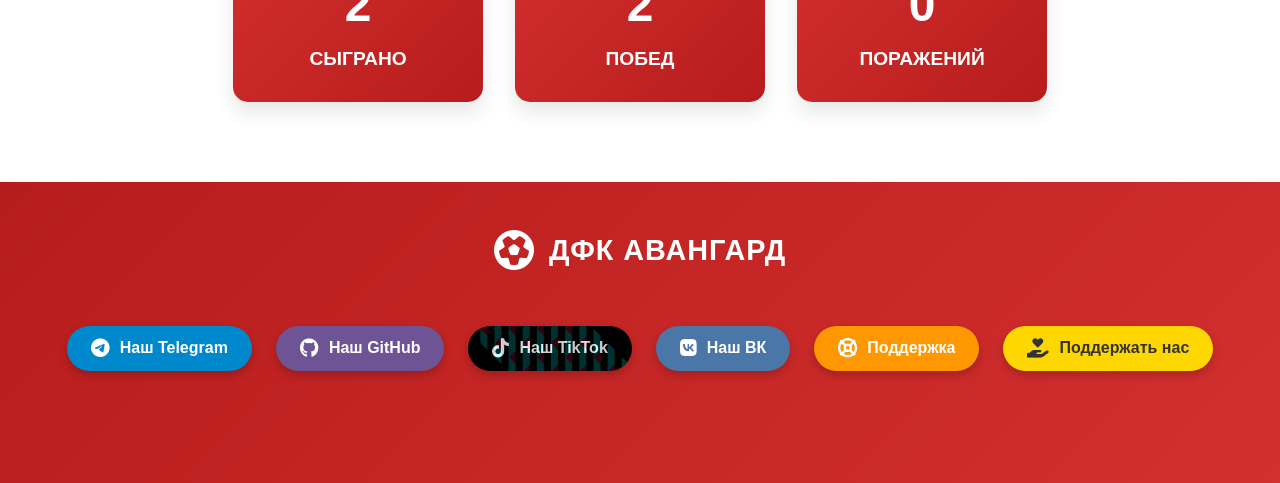
==== commit 476d3336: "gggggh" ====
--- a/index.html
+++ b/index.html
@@ -98,6 +98,7 @@
             --tiktok-black: #000000;
             --match-green: #4CAF50;
             --members-blue: #2196F3;
+            --vk-blue: #4A76A8;
             
             /* Основные цвета */
             --bg-color: #ffffff;
@@ -126,6 +127,7 @@
             --tiktok-black: #121212;
             --match-green: #388E3C;
             --members-blue: #1976D2;
+            --vk-blue: #3d5f82;
         }
 
         body {
@@ -471,7 +473,18 @@
             box-shadow: 0 5px 15px rgba(0, 0, 0, 0.05);
             transition: transform 0.3s ease, background-color 0.3s;
             border: 1px solid var(--border-color);
-        }
+            opacity: 0;
+            transform: translateY(20px);
+            animation: fadeUp 0.5s ease-out forwards;
+        }
+
+        .member-card:nth-child(1) { animation-delay: 0.2s; }
+        .member-card:nth-child(2) { animation-delay: 0.4s; }
+        .member-card:nth-child(3) { animation-delay: 0.6s; }
+        .member-card:nth-child(4) { animation-delay: 0.8s; }
+        .member-card:nth-child(5) { animation-delay: 1.0s; }
+        .member-card:nth-child(6) { animation-delay: 1.2s; }
+        .member-card:nth-child(7) { animation-delay: 1.4s; }
 
         .member-card:hover {
             transform: translateY(-5px);
@@ -592,6 +605,7 @@
         .social-btn:nth-child(3) { animation: fadeUp 0.5s ease-out 5.4s forwards; }
         .social-btn:nth-child(4) { animation: fadeUp 0.5s ease-out 5.6s forwards; }
         .social-btn:nth-child(5) { animation: fadeUp 0.5s ease-out 5.8s forwards; }
+        .social-btn:nth-child(6) { animation: fadeUp 0.5s ease-out 6.0s forwards; }
 
         .tg-btn {
             background-color: var(--telegram-blue);
@@ -620,6 +634,11 @@
             color: white;
             position: relative;
             overflow: hidden;
+        }
+        
+        .vk-btn {
+            background-color: var(--vk-blue);
+            color: white;
         }
         
         .tiktok-btn::before {
@@ -666,7 +685,7 @@
             font-size: 1rem;
             opacity: 0.8;
             opacity: 0;
-            animation: fadeIn 0.8s ease-out 6s forwards;
+            animation: fadeIn 0.8s ease-out 6.2s forwards;
         }
 
         /* Анимации */
@@ -875,10 +894,10 @@
         <h2 class="section-title">Ближайшие матчи</h2>
         <div class="matches-container">
             <div class="match-info">
-                <i class="fas fa-calendar-day"></i> В среду в 12:00
+                <i class="fas fa-calendar-day"></i> Скоро
             </div>
             <p class="match-details">
-                ДФК Авангард против Сигма Юнайтед<br>
+                ДФК Авангард против ?<br>
                  г. Нижний Новгород
             </p>
         </div>
@@ -914,7 +933,7 @@
                 </div>
                 <div class="member-card">
                     <i class="fas fa-user"></i>
-                    <h3 class="member-name">Константин Деревягин Игорович (программист)</h3>
+                    <h3 class="member-name">Константин Деревягин Игоревич</h3>
                 </div>
             </div>
         </div>
@@ -955,6 +974,9 @@
                 <a href="https://tiktok.com/@dfc_avangard" class="social-btn tiktok-btn" target="_blank">
                     <i class="fab fa-tiktok"></i> Наш TikTok
                 </a>
+                <a href="https://vk.com/club232121282" class="social-btn vk-btn" target="_blank">
+                    <i class="fab fa-vk"></i> Наш ВК
+                </a>
                 <a href="https://t.me/fixtien" class="social-btn support-btn" target="_blank">
                     <i class="fas fa-life-ring"></i> Поддержка
                 </a>
@@ -963,6 +985,8 @@
                 </a>
             </div>
             
+            <div class="copyright">
+            </div>
         </div>
     </footer>
 
@@ -995,16 +1019,18 @@
         // Переключатель темы
         const themeToggle = document.getElementById('theme-toggle');
         const htmlElement = document.documentElement;
-        const themeText = document.querySelector('.theme-text');
+        const themeTexts = document.querySelectorAll('.theme-text');
 
         // Проверяем сохраненную тему
         const savedTheme = localStorage.getItem('theme');
         if (savedTheme === 'dark') {
             htmlElement.setAttribute('data-theme', 'dark');
             themeToggle.checked = true;
-            themeText.textContent = 'Темная';
+            themeTexts[0].textContent = 'Темная';
+            themeTexts[1].textContent = 'Темная';
         } else {
-            themeText.textContent = 'Светлая';
+            themeTexts[0].textContent = 'Светлая';
+            themeTexts[1].textContent = 'Светлая';
         }
 
         // Обработчик переключения темы
@@ -1012,11 +1038,13 @@
             if (this.checked) {
                 htmlElement.setAttribute('data-theme', 'dark');
                 localStorage.setItem('theme', 'dark');
-                themeText.textContent = 'Темная';
+                themeTexts[0].textContent = 'Темная';
+                themeTexts[1].textContent = 'Темная';
             } else {
                 htmlElement.setAttribute('data-theme', 'light');
                 localStorage.setItem('theme', 'light');
-                themeText.textContent = 'Светлая';
+                themeTexts[0].textContent = 'Светлая';
+                themeTexts[1].textContent = 'Светлая';
             }
         });
 
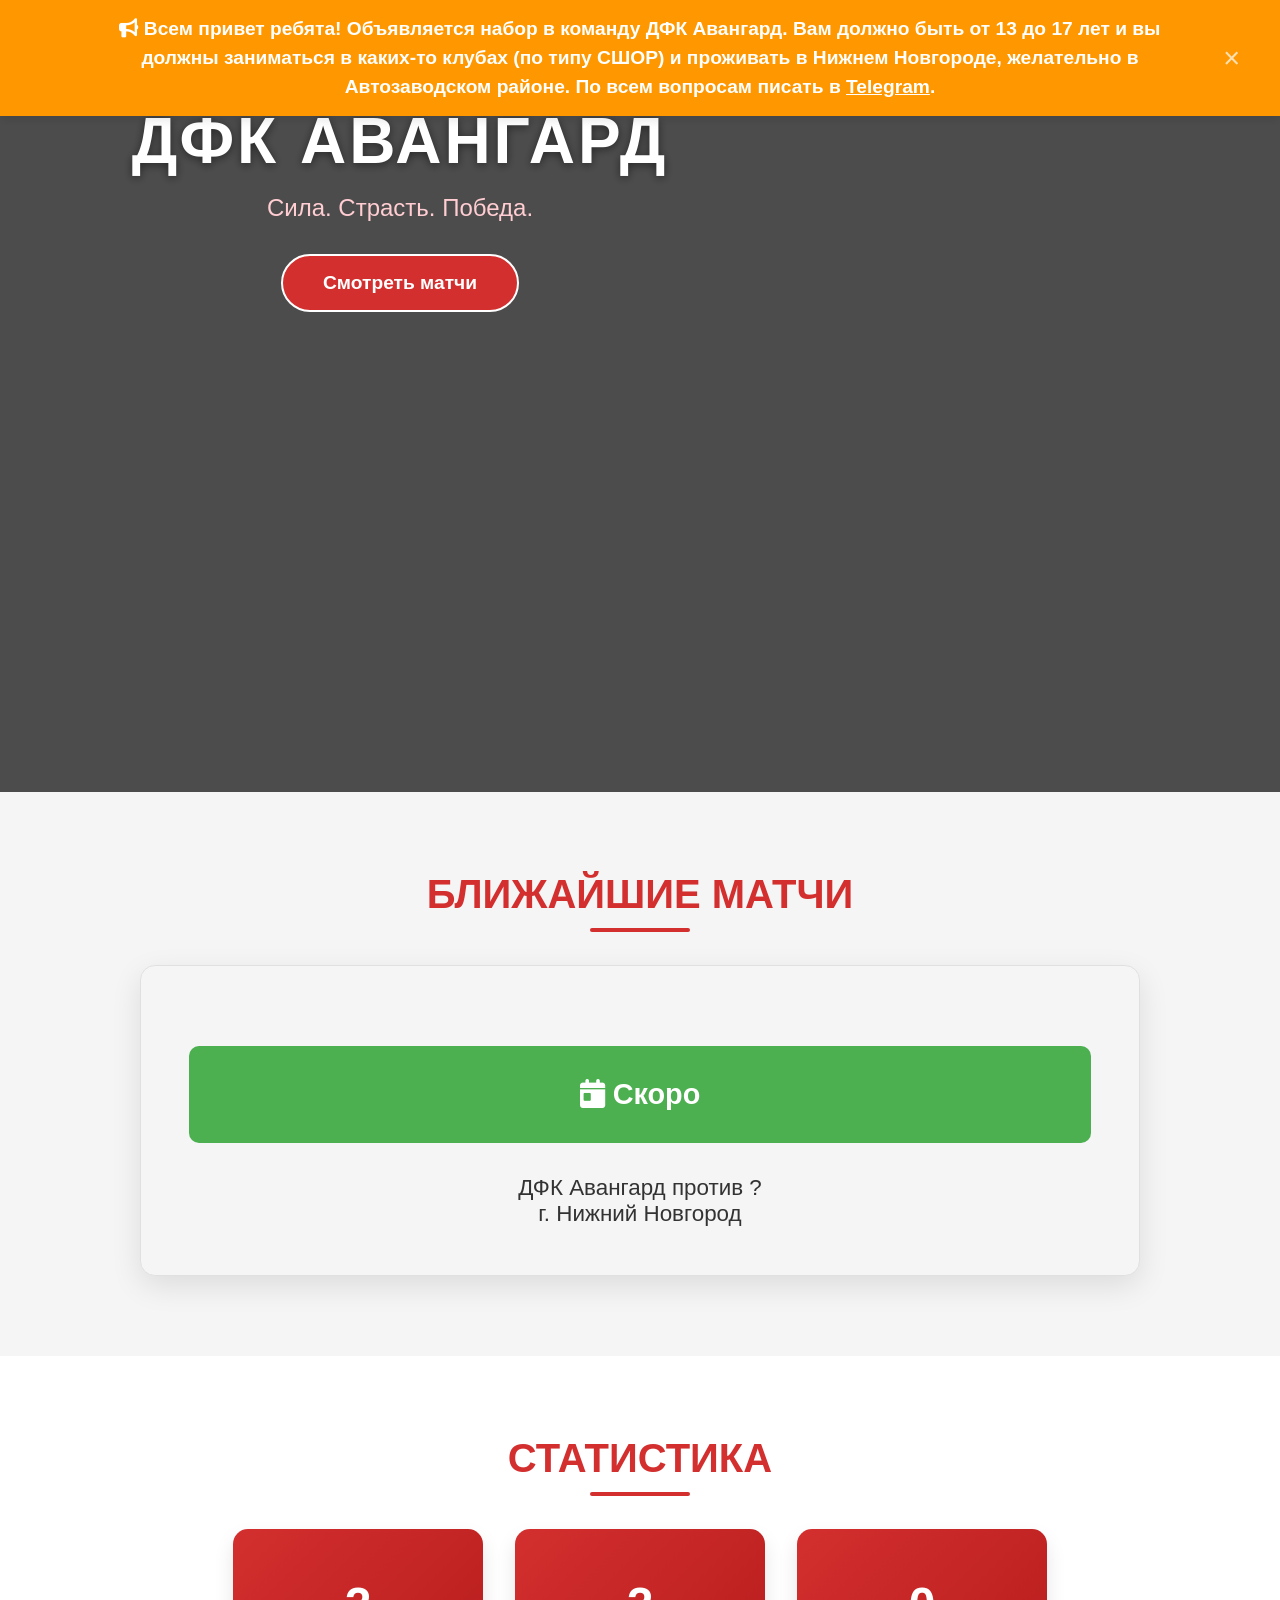
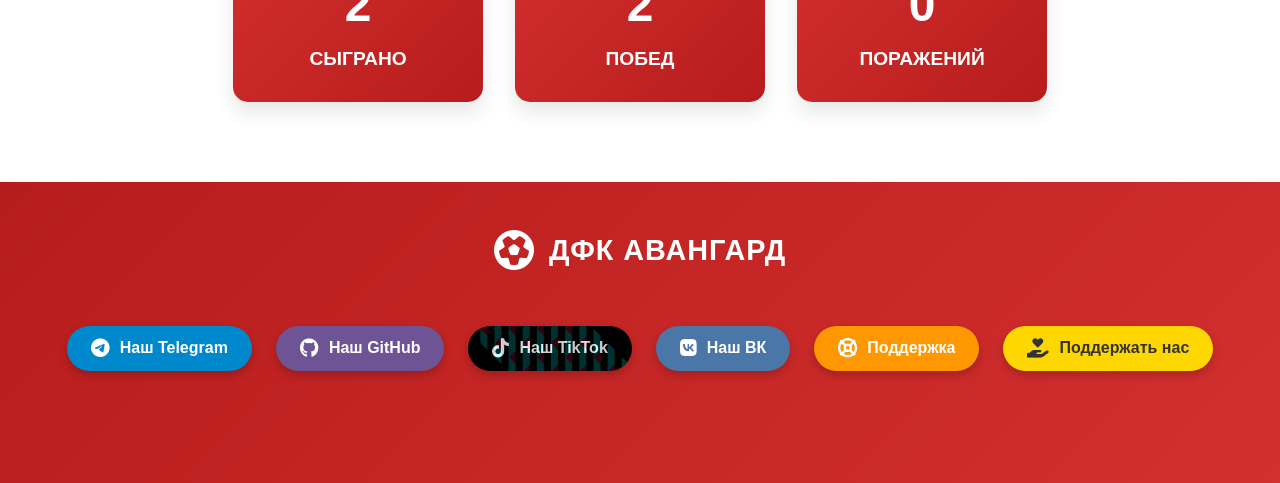
==== commit b628b482: "nabor" ====
--- a/index.html
+++ b/index.html
@@ -6,75 +6,7 @@
     <title>ДФК Авангард</title>
     <link rel="stylesheet" href="https://cdnjs.cloudflare.com/ajax/libs/font-awesome/6.4.0/css/all.min.css">
     <style>
-        /* Анимация загрузки */
-        .loader {
-            position: fixed;
-            top: 0;
-            left: 0;
-            width: 100%;
-            height: 100%;
-            background: linear-gradient(135deg, #b71c1c, #d32f2f);
-            z-index: 9999;
-            display: flex;
-            flex-direction: column;
-            justify-content: center;
-            align-items: center;
-            transition: opacity 0.5s, visibility 0.5s;
-        }
-
-        .loader.hidden {
-            opacity: 0;
-            visibility: hidden;
-        }
-
-        .loader-logo {
-            display: flex;
-            align-items: center;
-            gap: 15px;
-            margin-bottom: 30px;
-            transform: scale(1.5);
-        }
-
-        .loader-icon {
-            font-size: 3rem;
-            color: white;
-            animation: pulse 1.5s infinite;
-        }
-
-        .loader-text {
-            font-size: 2.5rem;
-            font-weight: 800;
-            letter-spacing: 2px;
-            text-transform: uppercase;
-            color: white;
-        }
-
-        .loader-bar {
-            width: 300px;
-            height: 8px;
-            background: rgba(255, 255, 255, 0.2);
-            border-radius: 4px;
-            overflow: hidden;
-        }
-
-        .loader-progress {
-            height: 100%;
-            width: 0%;
-            background: white;
-            animation: loading 2s ease-in-out forwards;
-            border-radius: 4px;
-        }
-
-        @keyframes loading {
-            0% { width: 0%; }
-            20% { width: 20%; }
-            40% { width: 50%; }
-            60% { width: 70%; }
-            80% { width: 90%; }
-            100% { width: 100%; }
-        }
-
-        /* Основные стили */
+        /* ===== ОСНОВНЫЕ СТИЛИ ===== */
         * {
             margin: 0;
             padding: 0;
@@ -99,6 +31,7 @@
             --match-green: #4CAF50;
             --members-blue: #2196F3;
             --vk-blue: #4A76A8;
+            --announcement-color: #ff9800;
             
             /* Основные цвета */
             --bg-color: #ffffff;
@@ -128,6 +61,7 @@
             --match-green: #388E3C;
             --members-blue: #1976D2;
             --vk-blue: #3d5f82;
+            --announcement-color: #e65100;
         }
 
         body {
@@ -138,7 +72,120 @@
             animation: fadeIn 1s ease-in-out forwards;
         }
 
-        /* Шапка */
+        /* ===== АНИМАЦИЯ ЗАГРУЗКИ ===== */
+        .loader {
+            position: fixed;
+            top: 0;
+            left: 0;
+            width: 100%;
+            height: 100%;
+            background: linear-gradient(135deg, #b71c1c, #d32f2f);
+            z-index: 9999;
+            display: flex;
+            flex-direction: column;
+            justify-content: center;
+            align-items: center;
+            transition: opacity 0.5s, visibility 0.5s;
+        }
+
+        .loader.hidden {
+            opacity: 0;
+            visibility: hidden;
+        }
+
+        .loader-logo {
+            display: flex;
+            align-items: center;
+            gap: 15px;
+            margin-bottom: 30px;
+            transform: scale(1.5);
+        }
+
+        .loader-icon {
+            font-size: 3rem;
+            color: white;
+            animation: pulse 1.5s infinite;
+        }
+
+        .loader-text {
+            font-size: 2.5rem;
+            font-weight: 800;
+            letter-spacing: 2px;
+            text-transform: uppercase;
+            color: white;
+        }
+
+        .loader-bar {
+            width: 300px;
+            height: 8px;
+            background: rgba(255, 255, 255, 0.2);
+            border-radius: 4px;
+            overflow: hidden;
+        }
+
+        .loader-progress {
+            height: 100%;
+            width: 0%;
+            background: white;
+            animation: loading 2s ease-in-out forwards;
+            border-radius: 4px;
+        }
+
+        /* ===== БАННЕР С ОБЪЯВЛЕНИЕМ ===== */
+        .announcement {
+            position: fixed;
+            top: 0;
+            left: 0;
+            width: 100%;
+            background: var(--announcement-color);
+            color: white;
+            padding: 15px 20px;
+            text-align: center;
+            z-index: 1000;
+            box-shadow: 0 4px 10px rgba(0,0,0,0.1);
+            transform: translateY(-100%);
+            animation: slideDownAnnouncement 1s ease-out 0.5s forwards;
+        }
+
+        .announcement-content {
+            max-width: 1200px;
+            margin: 0 auto;
+            position: relative;
+            padding: 0 40px;
+        }
+
+        .announcement-text {
+            font-size: 1.2rem;
+            font-weight: 600;
+            margin: 0;
+            line-height: 1.5;
+        }
+
+        .announcement-text a {
+            color: white;
+            text-decoration: underline;
+            font-weight: 700;
+        }
+
+        .close-announcement {
+            position: absolute;
+            right: 0;
+            top: 50%;
+            transform: translateY(-50%);
+            background: transparent;
+            border: none;
+            color: white;
+            font-size: 1.8rem;
+            cursor: pointer;
+            opacity: 0.7;
+            transition: opacity 0.3s;
+        }
+
+        .close-announcement:hover {
+            opacity: 1;
+        }
+
+        /* ===== ШАПКА САЙТА ===== */
         header {
             background: var(--header-bg);
             color: var(--pure-white);
@@ -149,7 +196,7 @@
             box-shadow: 0 4px 12px rgba(0, 0, 0, 0.1);
             transform: translateY(-20px);
             opacity: 0;
-            animation: slideDown 0.8s ease-out 0.5s forwards;
+            animation: slideDown 0.8s ease-out 1.5s forwards;
         }
 
         .header-content {
@@ -285,7 +332,7 @@
             font-size: 1rem;
         }
 
-        /* Главный баннер */
+        /* ===== ГЛАВНЫЙ БАННЕР ===== */
         .hero {
             background: linear-gradient(rgba(0, 0, 0, 0.7), rgba(0, 0, 0, 0.7)), url('https://images.unsplash.com/photo-1575361204480-aadea25e6e68?ixlib=rb-4.0.3&auto=format&fit=crop&w=1951&q=80') no-repeat center/cover;
             height: 80vh;
@@ -363,7 +410,7 @@
             box-shadow: 0 10px 20px rgba(0, 0, 0, 0.2);
         }
 
-        /* Раздел с матчами */
+        /* ===== РАЗДЕЛ С МАТЧАМИ ===== */
         .matches-section {
             padding: 5rem 5%;
             background-color: var(--section-bg);
@@ -433,7 +480,7 @@
             animation: fadeIn 0.6s ease-out 4s forwards;
         }
 
-        /* Раздел с участниками */
+        /* ===== РАЗДЕЛ С УЧАСТНИКАМИ ===== */
         .members-section {
             padding: 5rem 5%;
             background-color: var(--section-bg);
@@ -509,7 +556,7 @@
             margin: 0;
         }
 
-        /* Статистика */
+        /* ===== СТАТИСТИКА ===== */
         .stats-section {
             padding: 5rem 5%;
             background-color: var(--bg-color);
@@ -559,7 +606,7 @@
             text-transform: uppercase;
         }
 
-        /* Подвал */
+        /* ===== ПОДВАЛ ===== */
         footer {
             background: var(--footer-bg);
             color: var(--pure-white);
@@ -688,7 +735,7 @@
             animation: fadeIn 0.8s ease-out 6.2s forwards;
         }
 
-        /* Анимации */
+        /* ===== АНИМАЦИИ ===== */
         @keyframes pulse {
             0% { transform: scale(1); }
             50% { transform: scale(1.05); }
@@ -784,7 +831,13 @@
             }
         }
 
-        /* Медиа-запросы */
+        @keyframes slideDownAnnouncement {
+            to {
+                transform: translateY(0);
+            }
+        }
+
+        /* ===== МЕДИА-ЗАПРОСЫ ===== */
         @media (max-width: 768px) {
             .header-content {
                 flex-direction: column;
@@ -839,6 +892,34 @@
             
             .theme-switcher {
                 margin-top: 1rem;
+            }
+            
+            .announcement-text {
+                font-size: 1rem;
+                padding-right: 30px;
+            }
+            
+            .announcement-content {
+                padding: 0 30px;
+            }
+        }
+
+        @media (max-width: 480px) {
+            .announcement-text {
+                font-size: 0.9rem;
+            }
+            
+            .hero-title {
+                font-size: 2rem;
+            }
+            
+            .hero-btn {
+                padding: 0.8rem 1.8rem;
+                font-size: 1rem;
+            }
+            
+            .section-title {
+                font-size: 2rem;
             }
         }
     </style>
@@ -852,6 +933,16 @@
         </div>
         <div class="loader-bar">
             <div class="loader-progress"></div>
+        </div>
+    </div>
+
+    <!-- Баннер с объявлением -->
+    <div class="announcement" id="announcement">
+        <div class="announcement-content">
+            <p class="announcement-text">
+                <i class="fas fa-bullhorn"></i> Всем привет ребята! Объявляется набор в команду ДФК Авангард. Вам должно быть от 13 до 17 лет и вы должны заниматься в каких-то клубах (по типу СШОР) и проживать в Нижнем Новгороде, желательно в Автозаводском районе. По всем вопросам писать в <a href="https://t.me/fixtien" target="_blank">Telegram</a>.
+            </p>
+            <button class="close-announcement" id="closeAnnouncement">×</button>
         </div>
     </div>
 
@@ -991,6 +1082,17 @@
     </footer>
 
     <script>
+        // Закрытие баннера с объявлением
+        document.getElementById('closeAnnouncement').addEventListener('click', function() {
+            document.getElementById('announcement').style.display = 'none';
+            localStorage.setItem('announcementClosed', 'true');
+        });
+
+        // Проверяем, закрыл ли пользователь баннер ранее
+        if (localStorage.getItem('announcementClosed') === 'true') {
+            document.getElementById('announcement').style.display = 'none';
+        }
+
         // Плавная прокрутка
         document.querySelectorAll('a[href^="#"]').forEach(anchor => {
             anchor.addEventListener('click', function(e) {
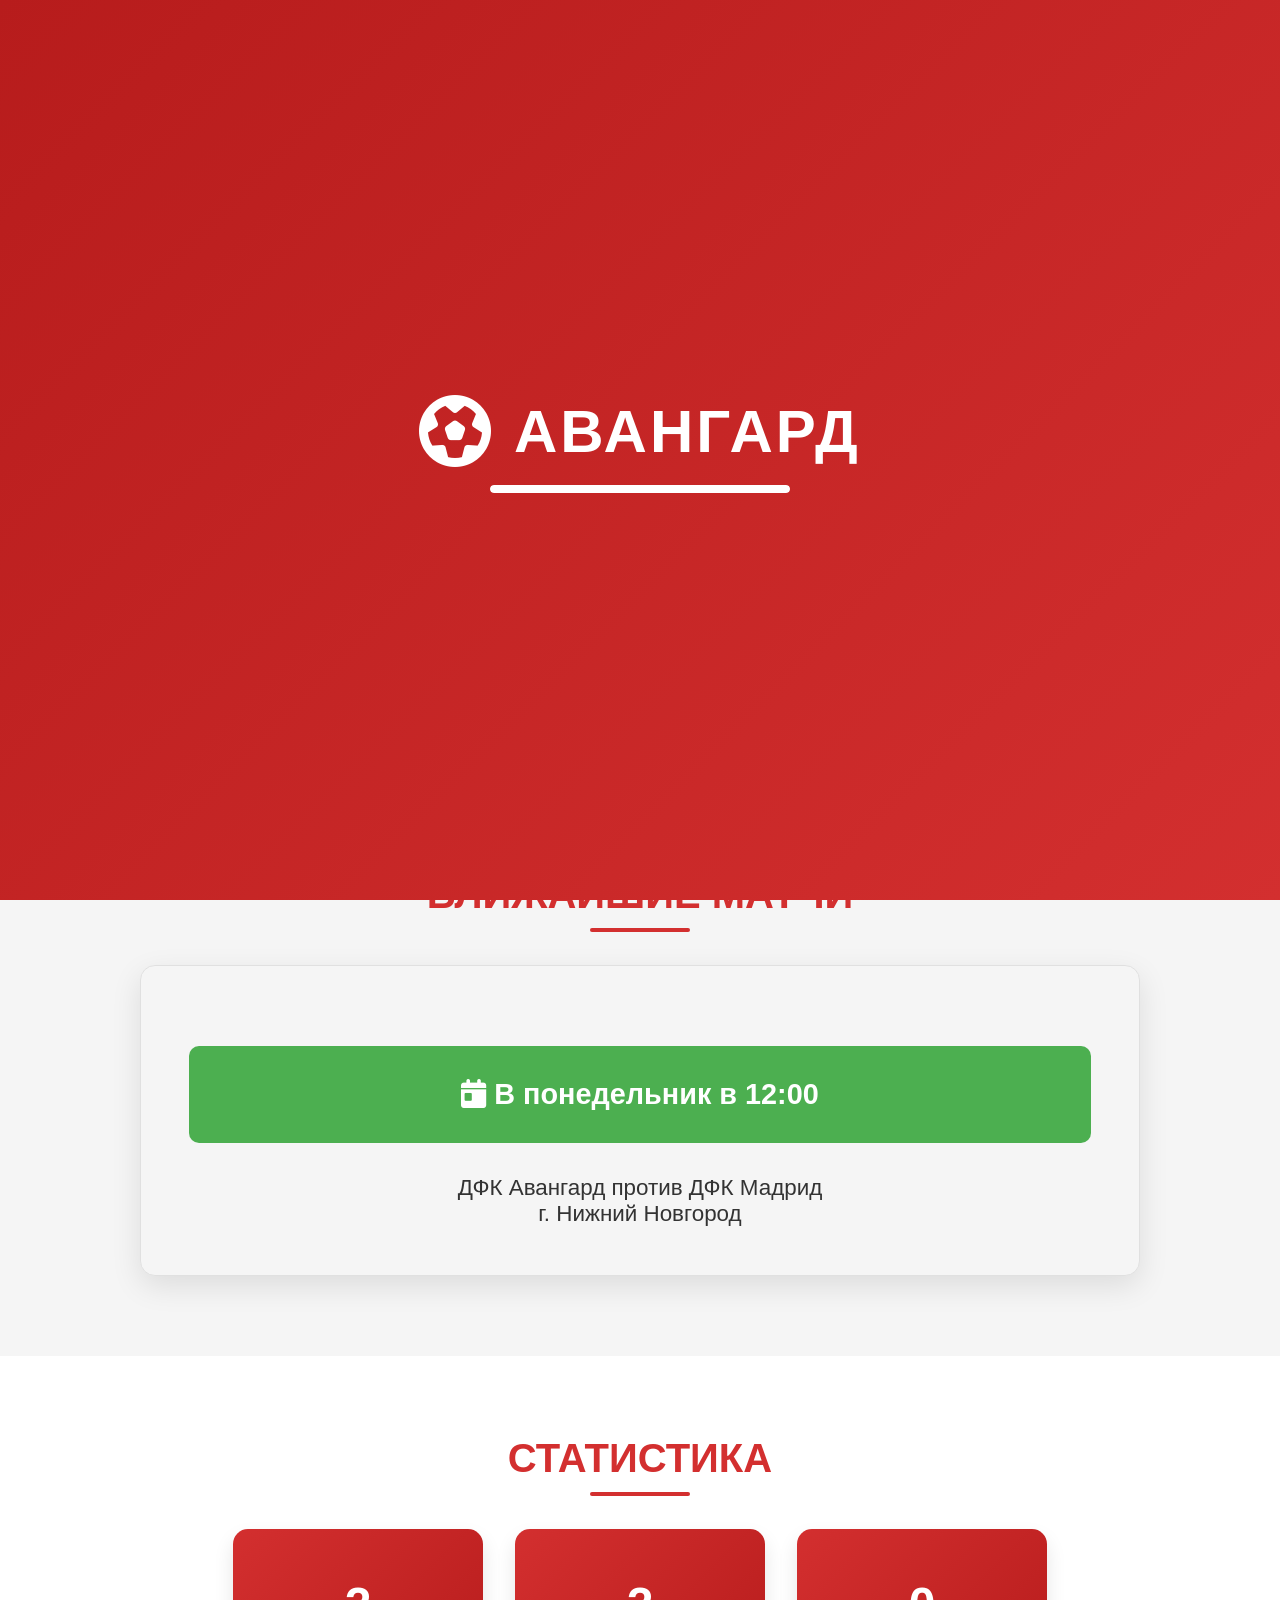
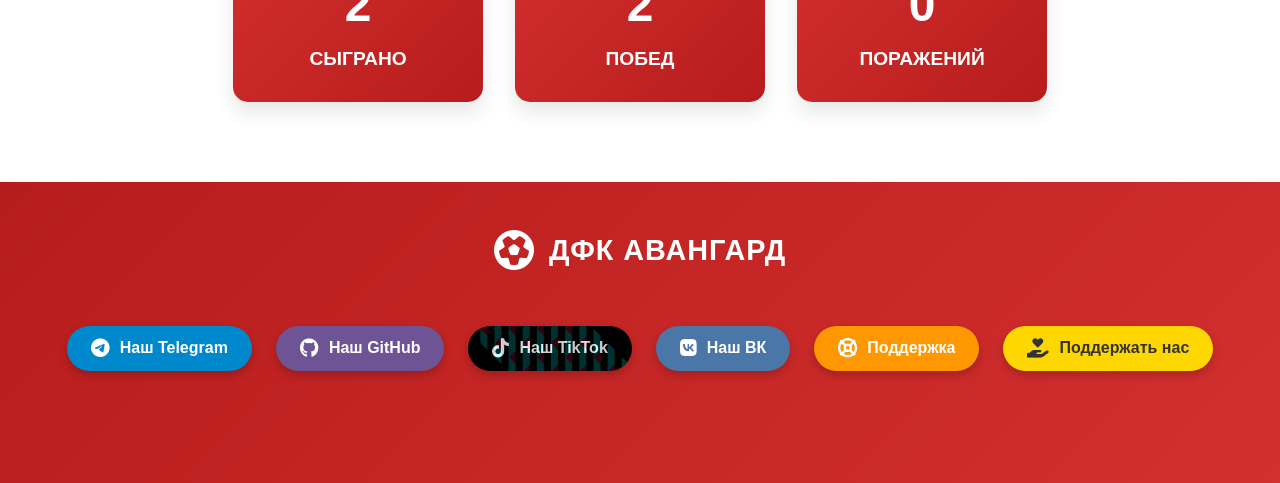
==== commit 90cf391c: "ponnnnnn" ====
--- a/index.html
+++ b/index.html
@@ -985,10 +985,10 @@
         <h2 class="section-title">Ближайшие матчи</h2>
         <div class="matches-container">
             <div class="match-info">
-                <i class="fas fa-calendar-day"></i> Скоро
+                <i class="fas fa-calendar-day"></i> В понедельник в 12:00
             </div>
             <p class="match-details">
-                ДФК Авангард против ?<br>
+                ДФК Авангард против ДФК Мадрид<br>
                  г. Нижний Новгород
             </p>
         </div>
